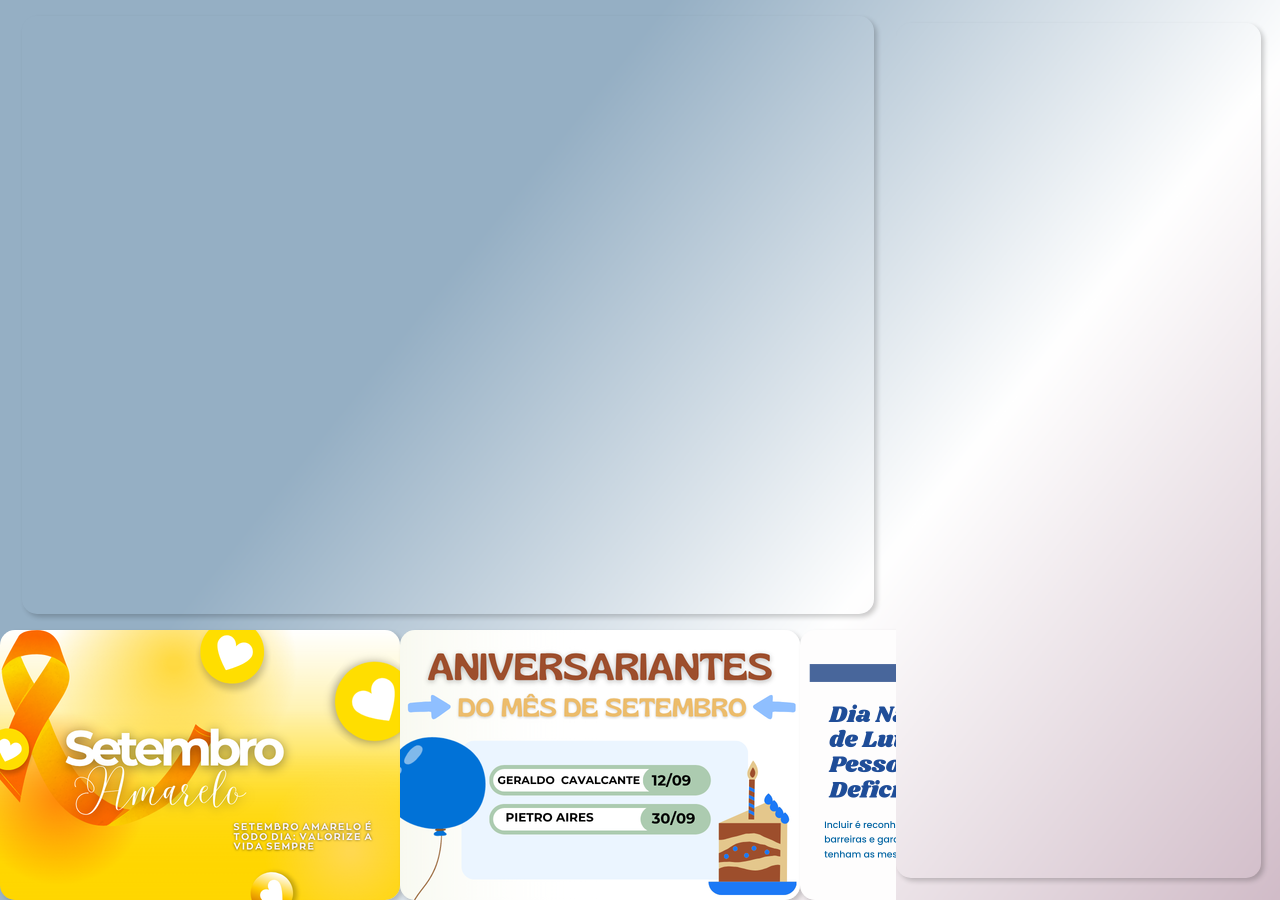
==== index.html @ 910e8c05 "Substitui Power BI pela Intranet" ====
<!DOCTYPE html>
<html lang="pt-Br">
<head>
    <meta name="author" content="Ageu Nunes">
    <meta charset="UTF-8">
    <meta name="viewport" content="width=device-width, initial-scale=1.0">
    <meta http-equiv="refresh" content="3600">
    <link rel="icon" href="img/logo.png">
    <title>Team PM - Painel</title>
    <meta name="description" content="Informações" />
    <link rel="stylesheet" href="styles.css">
</head>
<body background="img/wallpaper.png">
    <div style="display: flex">
        <div class="containerInfo">
            <div class="containerDash">
                <div class="window">

 <iframe class="dash" frameborder="0" allowFullScreen="true"
    src="https://vinciairportsbr.sharepoint.com/sites/NovaIntranet">
</iframe>                   
                </div>
            </div>
            <div class="containerCards">
                <img src="img/card1.png" class="card">
                <img src="img/card2.png" class="card">
                <img src="img/card3.png" class="card">
            </div>
        </div>
        <div class="containerSite">
            <div class="window">
                <iframe class="site" frameborder="0" allowFullScreen="true" scrolling="no"
                    src="https://www.aeroflap.com.br/cat/noticias-da-aviacao/">
                </iframe>
            </div>
        </div>
    </div>
</body>
</html>
---- styles.css ----
/* Reset e Configurações Gerais */
*,
*:after,
*:before {
    -webkit-box-sizing: border-box;
    -moz-box-sizing: border-box;
    -ms-box-sizing: border-box;
    box-sizing: border-box;
}

body {
    margin: 0 auto;
    background: url('img/wallpaper.png') no-repeat center center fixed;
    background-size: 100% 100vh; /* Mantido do seu CSS */
    font-family: Arial, sans-serif; /* Adicionado para consistência */
}

/* Estruturas Principais */
div[style="display: flex"] {
    display: flex;
    height: 100vh;
    width: 100%;
}

.containerInfo {
    overflow: hidden;
    width: 70%; /* Mantido do seu CSS */
    height: 100vh; /* Mantido do seu CSS */
}

.containerSite {
    overflow: hidden;
    width: 30%; /* Mantido do seu CSS */
    height: 100vh; /* Mantido do seu CSS */
    display: flex;
    align-items: center; /* Mantido do seu CSS */
}

/* Containers de Dash e Site */
.containerDash {
    overflow: hidden;
    width: 100%; /* Mantido do seu CSS */
    height: 70vh; /* Mantido do seu CSS */
    display: flex;
    justify-content: center; /* Mantido do seu CSS */
    align-items: center; /* Mantido do seu CSS */
}

.containerSite .window {
    overflow: hidden;
    width: 95%; /* Mantido do seu CSS */
    height: 95%; /* Mantido do seu CSS */
    border-radius: 15px; /* Mantido do seu CSS */
    box-shadow: 3px 3px 5px rgba(0, 0, 0, 0.2); /* Mantido do seu CSS */
}

.window {
    overflow: hidden;
    width: 95%; /* Mantido do seu CSS */
    height: 95%; /* Mantido do seu CSS */
    border-radius: 15px; /* Mantido do seu CSS */
    box-shadow: 3px 3px 5px rgba(0, 0, 0, 0.2); /* Mantido do seu CSS */
}

/* Estilização dos Iframes */
.dash {
    margin-top: -3px; /* Mantido do seu CSS */
    width: 100%; /* Mantido do seu CSS */
    height: 109.5%; /* Mantido do seu CSS */
}

.site {
    width: 1600px; /* Mantido do seu CSS */
    height: 500%; /* Mantido do seu CSS */
    margin-left: -1040px; /* Mantido do seu CSS */
    margin-top: -475px; /* Mantido do seu CSS */
    zoom: 1.40; /* Mantido do seu CSS */
}

/* Cards */
.containerCards {
    width: 100%; /* Mantido do seu CSS */
    height: 30vh; /* Mantido do seu CSS */
    display: flex;
    justify-content: space-evenly; /* Mantido do seu CSS */
    align-items: center; /* Mantido do seu CSS */
}

.card {
    width: 400px; /* Mantido do seu CSS */
    border-radius: 15px; /* Mantido do seu CSS */
    box-shadow: 3px 3px 5px rgba(0, 0, 0, 0.2); /* Mantido do seu CSS */
}

/* Efeito de Neve (Comentado no HTML original, mas mantido no CSS) */
.containerNeve {
    width: 100%;
    height: 100vh;
    background-size: cover;
    background-position: center bottom;
    overflow: hidden;
    position: fixed;
    z-index: 999;
    pointer-events: none;
}

.neve,
.neve:before,
.neve:after {
    position: fixed;
    top: -650px;
    left: 0;
    right: 0;
    bottom: 0;
    background-image:
        radial-gradient(4px 4px at 100px 50px, #fff, transparent),
        radial-gradient(6px 6px at 200px 150px, #fff, transparent),
        radial-gradient(3px 3px at 300px 250px, #fff 50%, transparent),
        radial-gradient(4px 4px at 400px 350px, #fff 50%, transparent),
        radial-gradient(6px 6px at 500px 100px, #fff 50%, transparent),
        radial-gradient(3px 3px at 50px 200px, #fff 50%, transparent),
        radial-gradient(4px 4px at 150px 300px, #fff 50%, transparent),
        radial-gradient(6px 6px at 250px 400px, #fff 50%, transparent),
        radial-gradient(3px 3px at 350px 500px, #fff 50%, transparent);
    background-size: 650px 650px;
    animation: caineve 15s linear infinite;
    content: "";
    pointer-events: none;
}

.neve:after {
    margin-left: -250px;
    opacity: 0.5;
    filter: blur(2px);
    animation-duration: 20s;
    pointer-events: none;
}

.neve:before {
    margin-left: -350px;
    opacity: 0.7;
    filter: blur(1px);
    animation-duration: 10s;
    pointer-events: none;
}

@keyframes caineve {
    from {
        transform: translateY(0px) translateX(0px);
        pointer-events: none;
    }
    to {
        transform: translateY(650px) translateX(200px);
        pointer-events: none;
    }
}

/* Adição de Responsividade (sem conflito com seus estilos) */
@media (max-width: 768px) {
    div[style="display: flex"] {
        flex-direction: column;
    }
    .containerInfo, .containerSite {
        width: 100%;
    }
    .card {
        width: 45%; /* Ajuste para telas menores */
    }
    .site {
        width: 100%;
        height: auto;
        margin-left: 0;
        margin-top: 0;
        zoom: 1; /* Reduz zoom em telas menores */
    }
}
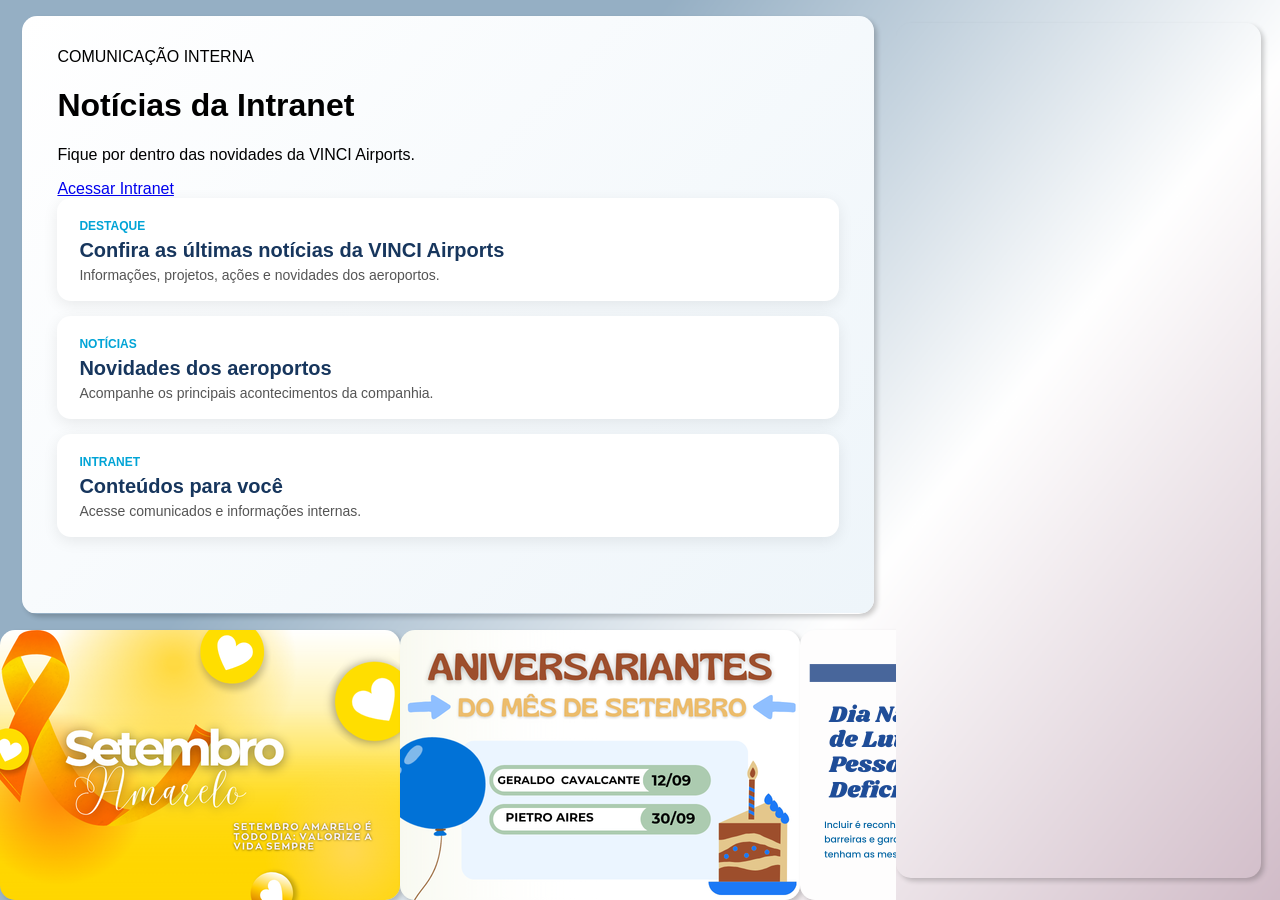
==== commit 0b4dd78e: "Adiciona painel de noticias da intranet" ====
--- a/index.html
+++ b/index.html
@@ -16,9 +16,51 @@
             <div class="containerDash">
                 <div class="window">
 
- <iframe class="dash" frameborder="0" allowFullScreen="true"
-    src="https://vinciairportsbr.sharepoint.com/sites/NovaIntranet">
-</iframe>                   
+<div class="dash noticias-intranet">
+
+    <div class="noticias-topo">
+        <div>
+            <span>COMUNICAÇÃO INTERNA</span>
+            <h1>Notícias da Intranet</h1>
+            <p>Fique por dentro das novidades da VINCI Airports.</p>
+        </div>
+
+        <a href="https://vinciairportsbr.sharepoint.com/sites/NovaIntranet"
+           target="_blank"
+           class="btn-intranet">
+            Acessar Intranet
+        </a>
+    </div>
+
+    <div class="noticias-cards">
+
+        <div class="noticia destaque">
+            <div class="noticia-texto">
+                <span>DESTAQUE</span>
+                <h2>Confira as últimas notícias da VINCI Airports</h2>
+                <p>Informações, projetos, ações e novidades dos aeroportos.</p>
+            </div>
+        </div>
+
+        <div class="noticia">
+            <div class="noticia-texto">
+                <span>NOTÍCIAS</span>
+                <h2>Novidades dos aeroportos</h2>
+                <p>Acompanhe os principais acontecimentos da companhia.</p>
+            </div>
+        </div>
+
+        <div class="noticia">
+            <div class="noticia-texto">
+                <span>INTRANET</span>
+                <h2>Conteúdos para você</h2>
+                <p>Acesse comunicados e informações internas.</p>
+            </div>
+        </div>
+
+    </div>
+
+</div>
                 </div>
             </div>
             <div class="containerCards">
--- a/styles.css
+++ b/styles.css
@@ -173,4 +173,61 @@
         margin-top: 0;
         zoom: 1; /* Reduz zoom em telas menores */
     }
-}
+}/* ===== PAINEL DE NOTÍCIAS DA INTRANET ===== */
+
+.noticias-intranet {
+    width: 100%;
+    height: 600px;
+    padding: 35px;
+    background: linear-gradient(135deg, #ffffff, #eef5fa);
+    overflow: hidden;
+}
+
+.noticias-intranet .titulo-noticias {
+    margin-bottom: 25px;
+}
+
+.noticias-intranet .titulo-noticias span {
+    font-size: 14px;
+    font-weight: bold;
+    color: #0087b8;
+    letter-spacing: 2px;
+}
+
+.noticias-intranet .titulo-noticias h2 {
+    margin: 6px 0;
+    font-size: 32px;
+    color: #17365d;
+}
+
+.noticias-intranet .titulo-noticias p {
+    margin: 0;
+    color: #666;
+    font-size: 16px;
+}
+
+.noticias-intranet .noticia {
+    background: white;
+    border-radius: 14px;
+    padding: 18px 22px;
+    margin-bottom: 15px;
+    box-shadow: 0 4px 15px rgba(0, 0, 0, 0.08);
+}
+
+.noticias-intranet .noticia span {
+    font-size: 12px;
+    font-weight: bold;
+    color: #00a4d6;
+}
+
+.noticias-intranet .noticia h2 {
+    margin: 5px 0;
+    color: #17365d;
+    font-size: 20px;
+}
+
+.noticias-intranet .noticia p {
+    margin: 0;
+    color: #555;
+    font-size: 14px;
+}
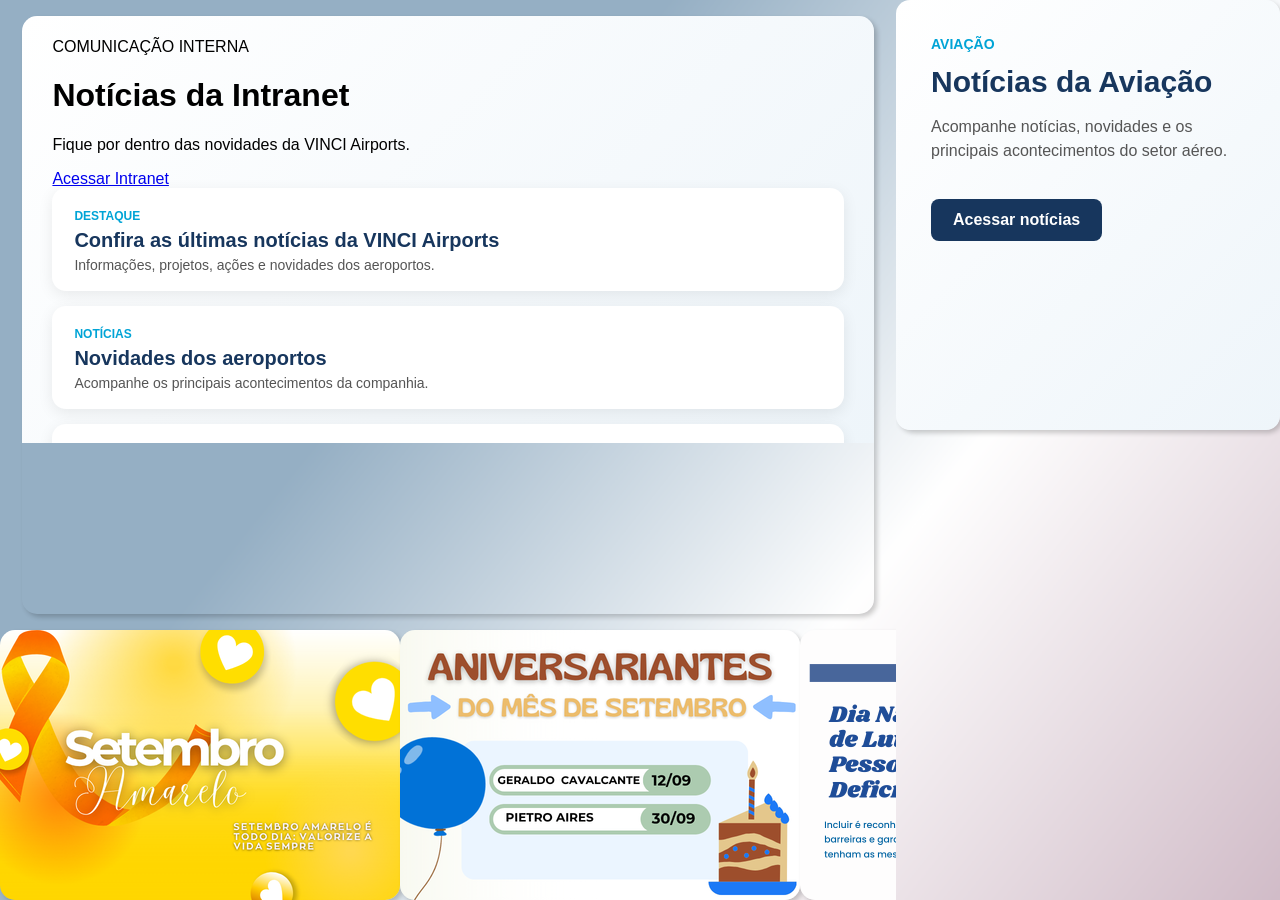
==== commit 0c7a791c: "Adiciona painel de noticias da aviacao" ====
--- a/index.html
+++ b/index.html
@@ -70,12 +70,26 @@
             </div>
         </div>
         <div class="containerSite">
-            <div class="window">
-                <iframe class="site" frameborder="0" allowFullScreen="true" scrolling="no"
-                    src="https://www.aeroflap.com.br/cat/noticias-da-aviacao/">
-                </iframe>
-            </div>
+    <div class="window">
+        <div class="painel-aviacao">
+
+            <span>AVIAÇÃO</span>
+            <h1>Notícias da Aviação</h1>
+
+            <p>
+                Acompanhe notícias, novidades e os principais
+                acontecimentos do setor aéreo.
+            </p>
+
+            <a href="https://www.aeroflap.com.br/cat/noticias-da-aviacao/"
+               target="_blank"
+               class="btn-aviacao">
+                Acessar notícias
+            </a>
+
         </div>
+    </div>
+</div>
     </div>
 </body>
 </html>
--- a/styles.css
+++ b/styles.css
@@ -231,3 +231,135 @@
     color: #555;
     font-size: 14px;
 }
+/* ===== AJUSTE FINAL DO PAINEL ===== */
+
+.containerInfo {
+    width: 70%;
+}
+
+.containerSite {
+    width: 30%;
+    display: block;
+}
+
+.noticias-intranet {
+    width: 100%;
+    height: 430px;
+    padding: 25px 30px;
+    overflow: hidden;
+}
+
+.containerSite .window {
+    width: 100%;
+    height: 430px;
+    overflow: hidden;
+}
+
+.containerSite .site {
+    display: block;
+    width: 100%;
+    height: 430px;
+    margin: 0;
+    border: 0;
+    zoom: 1;
+}
+
+.containerCards {
+    width: 100%;
+}
+/* ===== PAINEL NOTÍCIAS DA AVIAÇÃO ===== */
+
+.painel-aviacao {
+    width: 100%;
+    height: 430px;
+    padding: 40px;
+    background: linear-gradient(135deg, #ffffff, #eef5fa);
+    border-radius: 14px;
+    box-sizing: border-box;
+}
+
+.painel-aviacao span {
+    font-size: 14px;
+    font-weight: bold;
+    color: #00a4d6;
+}
+
+.painel-aviacao h1 {
+    margin: 12px 0;
+    font-size: 30px;
+    color: #17365d;
+}
+
+.painel-aviacao p {
+    font-size: 16px;
+    line-height: 1.5;
+    color: #555;
+    max-width: 500px;
+}
+
+.btn-aviacao {
+    display: inline-block;
+    margin-top: 20px;
+    padding: 12px 22px;
+    background: #17365d;
+    color: white;
+    text-decoration: none;
+    border-radius: 8px;
+    font-weight: bold;
+}
+
+.btn-aviacao:hover {
+    opacity: 0.85;
+}/* ===== CORREÇÃO DO PAINEL DIREITO ===== */
+
+.containerSite {
+    display: block !important;
+    width: 30% !important;
+    height: 100vh !important;
+}
+
+.containerSite .window {
+    display: block !important;
+    width: 100% !important;
+    height: 430px !important;
+    overflow: visible !important;
+}
+
+.painel-aviacao {
+    display: block !important;
+    width: 100% !important;
+    height: 430px !important;
+    padding: 35px !important;
+    box-sizing: border-box !important;
+    background: linear-gradient(135deg, #ffffff, #eef5fa) !important;
+    border-radius: 14px !important;
+}
+
+.painel-aviacao span {
+    font-size: 14px;
+    font-weight: bold;
+    color: #00a4d6;
+}
+
+.painel-aviacao h1 {
+    margin: 12px 0;
+    font-size: 30px;
+    color: #17365d;
+}
+
+.painel-aviacao p {
+    font-size: 16px;
+    line-height: 1.5;
+    color: #555;
+}
+
+.btn-aviacao {
+    display: inline-block;
+    margin-top: 20px;
+    padding: 12px 22px;
+    background: #17365d;
+    color: #fff;
+    text-decoration: none;
+    border-radius: 8px;
+    font-weight: bold;
+}
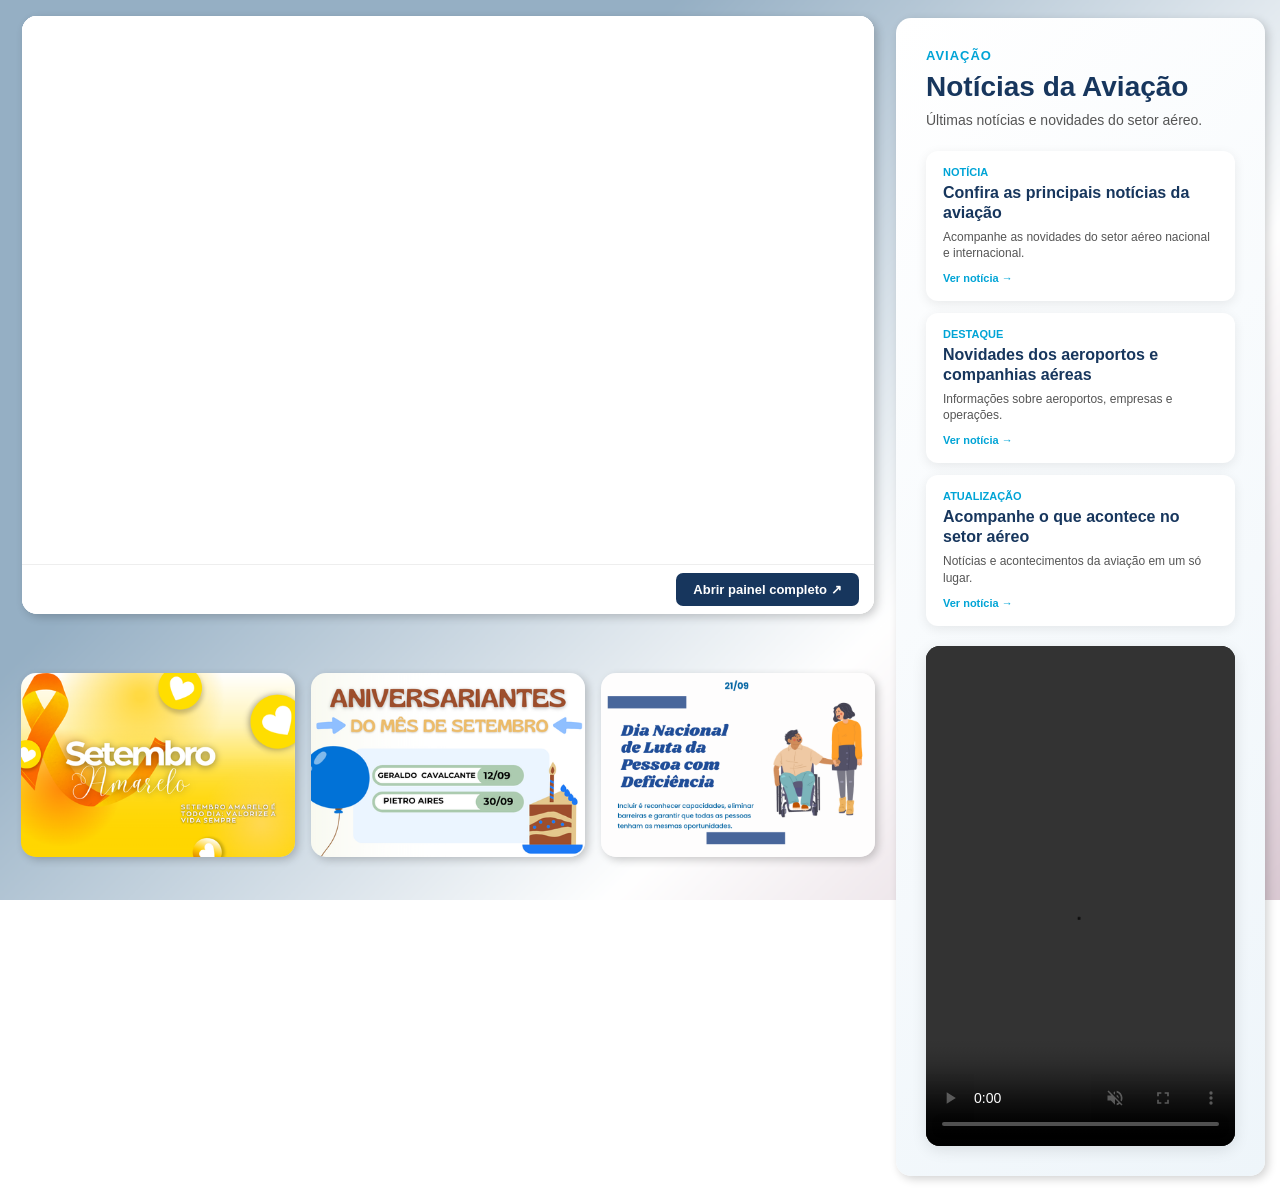
==== commit c10b478f: "Atualiza painel com Power BI e comunicacao interna" ====
--- a/index.html
+++ b/index.html
@@ -1,95 +1,319 @@
 <!DOCTYPE html>
-<html lang="pt-Br">
+<html lang="pt-BR">
+
 <head>
+    <meta charset="UTF-8">
     <meta name="author" content="Ageu Nunes">
-    <meta charset="UTF-8">
     <meta name="viewport" content="width=device-width, initial-scale=1.0">
+
+    <!-- Atualiza a página a cada 1 hora -->
     <meta http-equiv="refresh" content="3600">
+
+    <!-- Ícone -->
     <link rel="icon" href="img/logo.png">
+
+    <!-- CSS -->
+    <link rel="stylesheet" href="styles.css">
+
     <title>Team PM - Painel</title>
-    <meta name="description" content="Informações" />
-    <link rel="stylesheet" href="styles.css">
+
+    <meta
+        name="description"
+        content="Painel Team PM - Projetos e Melhorias">
 </head>
+
+
 <body background="img/wallpaper.png">
-    <div style="display: flex">
+
+
+    <!-- ================================================= -->
+    <!-- ESTRUTURA PRINCIPAL -->
+    <!-- ================================================= -->
+
+    <div style="display: flex;">
+
+
+        <!-- ================================================= -->
+        <!-- LADO ESQUERDO -->
+        <!-- ================================================= -->
+
         <div class="containerInfo">
+
+
+            <!-- ================================================= -->
+            <!-- DASHBOARD POWER BI -->
+            <!-- ================================================= -->
+
             <div class="containerDash">
+
                 <div class="window">
 
-<div class="dash noticias-intranet">
-
-    <div class="noticias-topo">
-        <div>
-            <span>COMUNICAÇÃO INTERNA</span>
-            <h1>Notícias da Intranet</h1>
-            <p>Fique por dentro das novidades da VINCI Airports.</p>
+                    <div class="dash dashboard-powerbi">
+
+
+                        <!-- POWER BI -->
+
+                        <div class="powerbi-container">
+
+                            <iframe
+                                title="Dashboard Salas Comerciais TECA"
+                                src="https://app.powerbi.com/reportEmbed?reportId=9a72b364-e104-4a43-91e1-af0e483eed91&autoAuth=true&ctid=c0fe1ff0-85b4-4fe4-bc97-38fad495b916"
+                                frameborder="0"
+                                allowfullscreen="true">
+                            </iframe>
+
+                        </div>
+
+
+                        <!-- BOTÃO PAINEL COMPLETO -->
+
+                        <div class="abrir-painel">
+
+                            <a
+                                href="https://vinciairportsbr.sharepoint.com/sites/PROJETOSEMELHORIA/SitePages/Painel-de-Projetos-e-Melhorias.aspx"
+                                target="_blank"
+                                rel="noopener noreferrer">
+
+                                Abrir painel completo ↗
+
+                            </a>
+
+                        </div>
+
+
+                    </div>
+
+                </div>
+
+            </div>
+
+
+            <!-- ================================================= -->
+            <!-- CARDS INFERIORES -->
+            <!-- ================================================= -->
+
+            <div class="containerCards">
+
+
+                <!-- CARD 1 -->
+
+                <img
+                    src="img/card1.png"
+                    class="card"
+                    alt="Setembro Amarelo">
+
+
+                <!-- CARD 2 -->
+
+                <img
+                    src="img/card2.png"
+                    class="card"
+                    alt="Aniversariantes do mês">
+
+
+                <!-- CARD 3 -->
+
+                <img
+                    src="img/card3.png"
+                    class="card"
+                    alt="Dia Nacional de Luta da Pessoa com Deficiência">
+
+
+            </div>
+
+
         </div>
 
-        <a href="https://vinciairportsbr.sharepoint.com/sites/NovaIntranet"
-           target="_blank"
-           class="btn-intranet">
-            Acessar Intranet
-        </a>
+
+        <!-- ================================================= -->
+        <!-- LADO DIREITO -->
+        <!-- ================================================= -->
+
+        <div class="containerSite">
+
+
+            <div class="window">
+
+
+                <div class="painel-aviacao">
+
+
+                    <!-- ================================================= -->
+                    <!-- CABEÇALHO -->
+                    <!-- ================================================= -->
+
+                    <div class="aviacao-cabecalho">
+
+
+                        <span>
+                            AVIAÇÃO
+                        </span>
+
+
+                        <h1>
+                            Notícias da Aviação
+                        </h1>
+
+
+                        <p>
+                            Últimas notícias e novidades do setor aéreo.
+                        </p>
+
+
+                    </div>
+
+
+                    <!-- ================================================= -->
+                    <!-- LISTA DE NOTÍCIAS -->
+                    <!-- ================================================= -->
+
+                    <div class="lista-noticias">
+
+
+                        <!-- NOTÍCIA 1 -->
+
+                        <a
+                            class="noticia-aviacao"
+                            href="https://www.aeroflap.com.br/cat/noticias-da-aviacao/"
+                            target="_blank"
+                            rel="noopener noreferrer">
+
+
+                            <span>
+                                NOTÍCIA
+                            </span>
+
+
+                            <h3>
+                                Confira as principais notícias da aviação
+                            </h3>
+
+
+                            <p>
+                                Acompanhe as novidades do setor aéreo
+                                nacional e internacional.
+                            </p>
+
+
+                            <strong>
+                                Ver notícia →
+                            </strong>
+
+
+                        </a>
+
+
+                        <!-- NOTÍCIA 2 -->
+
+                        <a
+                            class="noticia-aviacao"
+                            href="https://www.aeroflap.com.br/cat/noticias-da-aviacao/"
+                            target="_blank"
+                            rel="noopener noreferrer">
+
+
+                            <span>
+                                DESTAQUE
+                            </span>
+
+
+                            <h3>
+                                Novidades dos aeroportos e companhias aéreas
+                            </h3>
+
+
+                            <p>
+                                Informações sobre aeroportos,
+                                empresas e operações.
+                            </p>
+
+
+                            <strong>
+                                Ver notícia →
+                            </strong>
+
+
+                        </a>
+
+
+                        <!-- NOTÍCIA 3 -->
+
+                        <a
+                            class="noticia-aviacao"
+                            href="https://www.aeroflap.com.br/cat/noticias-da-aviacao/"
+                            target="_blank"
+                            rel="noopener noreferrer">
+
+
+                            <span>
+                                ATUALIZAÇÃO
+                            </span>
+
+
+                            <h3>
+                                Acompanhe o que acontece no setor aéreo
+                            </h3>
+
+
+                            <p>
+                                Notícias e acontecimentos da aviação
+                                em um só lugar.
+                            </p>
+
+
+                            <strong>
+                                Ver notícia →
+                            </strong>
+
+
+                        </a>
+
+
+                    </div>
+
+
+                    <!-- ================================================= -->
+                    <!-- VÍDEO TUCANDEIRA -->
+                    <!-- ================================================= -->
+
+                    <div class="video-tucandeira">
+
+
+                        <video
+                            controls
+                            autoplay
+                            muted
+                            loop
+                            playsinline
+                            preload="auto">
+
+
+                            <source
+                                src="TUCANDEIRA.mp4"
+                                type="video/mp4">
+
+
+                            Seu navegador não suporta vídeo.
+
+
+                        </video>
+
+
+                    </div>
+
+
+                </div>
+
+
+            </div>
+
+
+        </div>
+
+
     </div>
 
-    <div class="noticias-cards">
-
-        <div class="noticia destaque">
-            <div class="noticia-texto">
-                <span>DESTAQUE</span>
-                <h2>Confira as últimas notícias da VINCI Airports</h2>
-                <p>Informações, projetos, ações e novidades dos aeroportos.</p>
-            </div>
-        </div>
-
-        <div class="noticia">
-            <div class="noticia-texto">
-                <span>NOTÍCIAS</span>
-                <h2>Novidades dos aeroportos</h2>
-                <p>Acompanhe os principais acontecimentos da companhia.</p>
-            </div>
-        </div>
-
-        <div class="noticia">
-            <div class="noticia-texto">
-                <span>INTRANET</span>
-                <h2>Conteúdos para você</h2>
-                <p>Acesse comunicados e informações internas.</p>
-            </div>
-        </div>
-
-    </div>
-
-</div>
-                </div>
-            </div>
-            <div class="containerCards">
-                <img src="img/card1.png" class="card">
-                <img src="img/card2.png" class="card">
-                <img src="img/card3.png" class="card">
-            </div>
-        </div>
-        <div class="containerSite">
-    <div class="window">
-        <div class="painel-aviacao">
-
-            <span>AVIAÇÃO</span>
-            <h1>Notícias da Aviação</h1>
-
-            <p>
-                Acompanhe notícias, novidades e os principais
-                acontecimentos do setor aéreo.
-            </p>
-
-            <a href="https://www.aeroflap.com.br/cat/noticias-da-aviacao/"
-               target="_blank"
-               class="btn-aviacao">
-                Acessar notícias
-            </a>
-
-        </div>
-    </div>
-</div>
-    </div>
+
 </body>
-</html>
+
+</html>
--- a/styles.css
+++ b/styles.css
@@ -1,365 +1,496 @@
-/* Reset e Configurações Gerais */
+/* ========================================================= */
+/* RESET */
+/* ========================================================= */
+
 *,
-*:after,
-*:before {
-    -webkit-box-sizing: border-box;
-    -moz-box-sizing: border-box;
-    -ms-box-sizing: border-box;
+*:before,
+*:after {
     box-sizing: border-box;
 }
 
+html,
 body {
-    margin: 0 auto;
-    background: url('img/wallpaper.png') no-repeat center center fixed;
-    background-size: 100% 100vh; /* Mantido do seu CSS */
-    font-family: Arial, sans-serif; /* Adicionado para consistência */
-}
-
-/* Estruturas Principais */
-div[style="display: flex"] {
-    display: flex;
-    height: 100vh;
-    width: 100%;
-}
-
-.containerInfo {
-    overflow: hidden;
-    width: 70%; /* Mantido do seu CSS */
-    height: 100vh; /* Mantido do seu CSS */
-}
-
-.containerSite {
-    overflow: hidden;
-    width: 30%; /* Mantido do seu CSS */
-    height: 100vh; /* Mantido do seu CSS */
-    display: flex;
-    align-items: center; /* Mantido do seu CSS */
-}
-
-/* Containers de Dash e Site */
-.containerDash {
-    overflow: hidden;
-    width: 100%; /* Mantido do seu CSS */
-    height: 70vh; /* Mantido do seu CSS */
-    display: flex;
-    justify-content: center; /* Mantido do seu CSS */
-    align-items: center; /* Mantido do seu CSS */
-}
-
-.containerSite .window {
-    overflow: hidden;
-    width: 95%; /* Mantido do seu CSS */
-    height: 95%; /* Mantido do seu CSS */
-    border-radius: 15px; /* Mantido do seu CSS */
-    box-shadow: 3px 3px 5px rgba(0, 0, 0, 0.2); /* Mantido do seu CSS */
-}
-
-.window {
-    overflow: hidden;
-    width: 95%; /* Mantido do seu CSS */
-    height: 95%; /* Mantido do seu CSS */
-    border-radius: 15px; /* Mantido do seu CSS */
-    box-shadow: 3px 3px 5px rgba(0, 0, 0, 0.2); /* Mantido do seu CSS */
-}
-
-/* Estilização dos Iframes */
-.dash {
-    margin-top: -3px; /* Mantido do seu CSS */
-    width: 100%; /* Mantido do seu CSS */
-    height: 109.5%; /* Mantido do seu CSS */
-}
-
-.site {
-    width: 1600px; /* Mantido do seu CSS */
-    height: 500%; /* Mantido do seu CSS */
-    margin-left: -1040px; /* Mantido do seu CSS */
-    margin-top: -475px; /* Mantido do seu CSS */
-    zoom: 1.40; /* Mantido do seu CSS */
-}
-
-/* Cards */
-.containerCards {
-    width: 100%; /* Mantido do seu CSS */
-    height: 30vh; /* Mantido do seu CSS */
-    display: flex;
-    justify-content: space-evenly; /* Mantido do seu CSS */
-    align-items: center; /* Mantido do seu CSS */
-}
-
-.card {
-    width: 400px; /* Mantido do seu CSS */
-    border-radius: 15px; /* Mantido do seu CSS */
-    box-shadow: 3px 3px 5px rgba(0, 0, 0, 0.2); /* Mantido do seu CSS */
-}
-
-/* Efeito de Neve (Comentado no HTML original, mas mantido no CSS) */
-.containerNeve {
-    width: 100%;
-    height: 100vh;
+    margin: 0;
+    padding: 0;
+    width: 100%;
+    min-height: 100%;
+}
+
+body {
+    background: url("img/wallpaper.png") no-repeat center center fixed;
     background-size: cover;
-    background-position: center bottom;
-    overflow: hidden;
-    position: fixed;
-    z-index: 999;
-    pointer-events: none;
-}
-
-.neve,
-.neve:before,
-.neve:after {
-    position: fixed;
-    top: -650px;
-    left: 0;
-    right: 0;
-    bottom: 0;
-    background-image:
-        radial-gradient(4px 4px at 100px 50px, #fff, transparent),
-        radial-gradient(6px 6px at 200px 150px, #fff, transparent),
-        radial-gradient(3px 3px at 300px 250px, #fff 50%, transparent),
-        radial-gradient(4px 4px at 400px 350px, #fff 50%, transparent),
-        radial-gradient(6px 6px at 500px 100px, #fff 50%, transparent),
-        radial-gradient(3px 3px at 50px 200px, #fff 50%, transparent),
-        radial-gradient(4px 4px at 150px 300px, #fff 50%, transparent),
-        radial-gradient(6px 6px at 250px 400px, #fff 50%, transparent),
-        radial-gradient(3px 3px at 350px 500px, #fff 50%, transparent);
-    background-size: 650px 650px;
-    animation: caineve 15s linear infinite;
-    content: "";
-    pointer-events: none;
-}
-
-.neve:after {
-    margin-left: -250px;
-    opacity: 0.5;
-    filter: blur(2px);
-    animation-duration: 20s;
-    pointer-events: none;
-}
-
-.neve:before {
-    margin-left: -350px;
-    opacity: 0.7;
-    filter: blur(1px);
-    animation-duration: 10s;
-    pointer-events: none;
-}
-
-@keyframes caineve {
-    from {
-        transform: translateY(0px) translateX(0px);
-        pointer-events: none;
-    }
-    to {
-        transform: translateY(650px) translateX(200px);
-        pointer-events: none;
-    }
-}
-
-/* Adição de Responsividade (sem conflito com seus estilos) */
-@media (max-width: 768px) {
-    div[style="display: flex"] {
-        flex-direction: column;
-    }
-    .containerInfo, .containerSite {
-        width: 100%;
-    }
-    .card {
-        width: 45%; /* Ajuste para telas menores */
-    }
-    .site {
-        width: 100%;
-        height: auto;
-        margin-left: 0;
-        margin-top: 0;
-        zoom: 1; /* Reduz zoom em telas menores */
-    }
-}/* ===== PAINEL DE NOTÍCIAS DA INTRANET ===== */
-
-.noticias-intranet {
-    width: 100%;
-    height: 600px;
-    padding: 35px;
-    background: linear-gradient(135deg, #ffffff, #eef5fa);
-    overflow: hidden;
-}
-
-.noticias-intranet .titulo-noticias {
-    margin-bottom: 25px;
-}
-
-.noticias-intranet .titulo-noticias span {
-    font-size: 14px;
-    font-weight: bold;
-    color: #0087b8;
-    letter-spacing: 2px;
-}
-
-.noticias-intranet .titulo-noticias h2 {
-    margin: 6px 0;
-    font-size: 32px;
-    color: #17365d;
-}
-
-.noticias-intranet .titulo-noticias p {
-    margin: 0;
-    color: #666;
-    font-size: 16px;
-}
-
-.noticias-intranet .noticia {
-    background: white;
-    border-radius: 14px;
-    padding: 18px 22px;
-    margin-bottom: 15px;
-    box-shadow: 0 4px 15px rgba(0, 0, 0, 0.08);
-}
-
-.noticias-intranet .noticia span {
-    font-size: 12px;
-    font-weight: bold;
-    color: #00a4d6;
-}
-
-.noticias-intranet .noticia h2 {
-    margin: 5px 0;
-    color: #17365d;
-    font-size: 20px;
-}
-
-.noticias-intranet .noticia p {
-    margin: 0;
-    color: #555;
-    font-size: 14px;
-}
-/* ===== AJUSTE FINAL DO PAINEL ===== */
+    font-family: Arial, sans-serif;
+}
+
+
+/* ========================================================= */
+/* ESTRUTURA PRINCIPAL */
+/* ========================================================= */
+
+div[style="display: flex;"] {
+    display: flex;
+    width: 100%;
+    min-height: 100vh;
+}
+
+
+/* ========================================================= */
+/* LADO ESQUERDO */
+/* ========================================================= */
 
 .containerInfo {
     width: 70%;
-}
+    min-height: 100vh;
+    overflow: hidden;
+}
+
+
+/* ========================================================= */
+/* ÁREA DO POWER BI */
+/* ========================================================= */
+
+.containerDash {
+    width: 100%;
+    height: 70vh;
+
+    display: flex;
+    justify-content: center;
+    align-items: center;
+
+    overflow: hidden;
+}
+
+
+/* JANELA DO DASHBOARD */
+
+.containerDash .window {
+    width: 95%;
+    height: 95%;
+
+    background: #ffffff;
+
+    border-radius: 15px;
+
+    overflow: hidden;
+
+    box-shadow:
+        3px 3px 10px
+        rgba(0, 0, 0, 0.20);
+}
+
+
+/* DASHBOARD */
+
+.dashboard-powerbi {
+    width: 100%;
+    height: 100%;
+
+    display: flex;
+    flex-direction: column;
+
+    background: #ffffff;
+
+    overflow: hidden;
+}
+
+
+/* ========================================================= */
+/* POWER BI */
+/* ========================================================= */
+
+.powerbi-container {
+    width: 100%;
+
+    flex: 1;
+
+    min-height: 0;
+
+    background: #ffffff;
+
+    overflow: hidden;
+}
+
+
+.powerbi-container iframe {
+    display: block;
+
+    width: 100%;
+    height: 100%;
+
+    border: none;
+
+    background: #ffffff;
+}
+
+
+/* ========================================================= */
+/* BOTÃO ABRIR PAINEL COMPLETO */
+/* ========================================================= */
+
+.abrir-painel {
+    width: 100%;
+
+    display: flex;
+    justify-content: flex-end;
+    align-items: center;
+
+    padding: 8px 15px;
+
+    background: #ffffff;
+
+    border-top: 1px solid #eeeeee;
+}
+
+
+.abrir-painel a {
+    display: inline-block;
+
+    padding: 9px 17px;
+
+    background: #17365d;
+
+    color: #ffffff;
+
+    text-decoration: none;
+
+    font-size: 13px;
+    font-weight: bold;
+
+    border-radius: 7px;
+
+    transition: 0.2s;
+}
+
+
+.abrir-painel a:hover {
+    opacity: 0.88;
+
+    transform: translateY(-1px);
+}
+
+
+/* ========================================================= */
+/* CARDS INFERIORES */
+/* ========================================================= */
+
+.containerCards {
+    width: 100%;
+    height: 30vh;
+
+    display: flex;
+
+    justify-content: space-evenly;
+    align-items: center;
+
+    gap: 15px;
+
+    padding: 10px 20px;
+}
+
+
+.card {
+    width: 32%;
+    max-width: 400px;
+
+    height: auto;
+
+    border-radius: 15px;
+
+    box-shadow:
+        3px 3px 8px
+        rgba(0, 0, 0, 0.20);
+}
+
+
+/* ========================================================= */
+/* LADO DIREITO */
+/* ========================================================= */
 
 .containerSite {
     width: 30%;
-    display: block;
-}
-
-.noticias-intranet {
-    width: 100%;
-    height: 430px;
-    padding: 25px 30px;
-    overflow: hidden;
-}
+
+    min-height: 100vh;
+
+    padding: 18px 15px 18px 0;
+
+    overflow: visible;
+}
+
+
+/* JANELA DIREITA */
 
 .containerSite .window {
     width: 100%;
-    height: 430px;
-    overflow: hidden;
-}
-
-.containerSite .site {
-    display: block;
-    width: 100%;
-    height: 430px;
+    height: auto;
+
+    overflow: visible;
+
+    border-radius: 15px;
+
+    box-shadow:
+        3px 3px 10px
+        rgba(0, 0, 0, 0.18);
+}
+
+
+/* ========================================================= */
+/* PAINEL DE NOTÍCIAS */
+/* ========================================================= */
+
+.painel-aviacao {
+    width: 100%;
+
+    min-height: 430px;
+
+    padding: 30px;
+
+    background:
+        linear-gradient(
+            135deg,
+            #ffffff,
+            #eef5fa
+        );
+
+    border-radius: 15px;
+
+    overflow: visible;
+}
+
+
+/* ========================================================= */
+/* CABEÇALHO NOTÍCIAS */
+/* ========================================================= */
+
+.aviacao-cabecalho {
+    margin-bottom: 20px;
+}
+
+
+.aviacao-cabecalho span {
+    display: block;
+
+    font-size: 13px;
+
+    font-weight: bold;
+
+    color: #00a4d6;
+
+    letter-spacing: 1px;
+}
+
+
+.aviacao-cabecalho h1 {
+    margin: 8px 0;
+
+    font-size: 28px;
+
+    color: #17365d;
+}
+
+
+.aviacao-cabecalho p {
     margin: 0;
+
+    color: #555555;
+
+    font-size: 14px;
+
+    line-height: 1.4;
+}
+
+
+/* ========================================================= */
+/* LISTA DE NOTÍCIAS */
+/* ========================================================= */
+
+.lista-noticias {
+    display: flex;
+
+    flex-direction: column;
+
+    gap: 12px;
+}
+
+
+/* CARD DE NOTÍCIA */
+
+.noticia-aviacao {
+    display: block;
+
+    padding: 15px 17px;
+
+    background: #ffffff;
+
+    border-radius: 12px;
+
+    text-decoration: none;
+
+    box-shadow:
+        0 3px 12px
+        rgba(0, 0, 0, 0.08);
+
+    transition: 0.2s;
+}
+
+
+.noticia-aviacao:hover {
+    transform: translateY(-2px);
+
+    box-shadow:
+        0 5px 16px
+        rgba(0, 0, 0, 0.12);
+}
+
+
+.noticia-aviacao span {
+    display: block;
+
+    margin-bottom: 5px;
+
+    color: #00a4d6;
+
+    font-size: 11px;
+
+    font-weight: bold;
+}
+
+
+.noticia-aviacao h3 {
+    margin: 0 0 6px 0;
+
+    color: #17365d;
+
+    font-size: 16px;
+
+    line-height: 1.25;
+}
+
+
+.noticia-aviacao p {
+    margin: 0 0 7px 0;
+
+    color: #555555;
+
+    font-size: 12px;
+
+    line-height: 1.35;
+}
+
+
+.noticia-aviacao strong {
+    color: #00a4d6;
+
+    font-size: 11px;
+}
+
+
+/* ========================================================= */
+/* VÍDEO TUCANDEIRA */
+/* ========================================================= */
+
+.video-tucandeira {
+    display: block;
+
+    width: 100%;
+
+    height: 500px;
+
+    margin-top: 20px;
+
+    background: #000000;
+
+    border-radius: 14px;
+
+    overflow: hidden;
+
+    box-shadow:
+        0 4px 15px
+        rgba(0, 0, 0, 0.10);
+}
+
+
+.video-tucandeira video {
+    display: block;
+
+    width: 100%;
+    height: 100%;
+
+    object-fit: cover;
+
     border: 0;
-    zoom: 1;
-}
-
-.containerCards {
-    width: 100%;
-}
-/* ===== PAINEL NOTÍCIAS DA AVIAÇÃO ===== */
-
-.painel-aviacao {
-    width: 100%;
-    height: 430px;
-    padding: 40px;
-    background: linear-gradient(135deg, #ffffff, #eef5fa);
-    border-radius: 14px;
-    box-sizing: border-box;
-}
-
-.painel-aviacao span {
-    font-size: 14px;
-    font-weight: bold;
-    color: #00a4d6;
-}
-
-.painel-aviacao h1 {
-    margin: 12px 0;
-    font-size: 30px;
-    color: #17365d;
-}
-
-.painel-aviacao p {
-    font-size: 16px;
-    line-height: 1.5;
-    color: #555;
-    max-width: 500px;
-}
-
-.btn-aviacao {
-    display: inline-block;
-    margin-top: 20px;
-    padding: 12px 22px;
-    background: #17365d;
-    color: white;
-    text-decoration: none;
-    border-radius: 8px;
-    font-weight: bold;
-}
-
-.btn-aviacao:hover {
-    opacity: 0.85;
-}/* ===== CORREÇÃO DO PAINEL DIREITO ===== */
-
-.containerSite {
-    display: block !important;
-    width: 30% !important;
-    height: 100vh !important;
-}
-
-.containerSite .window {
-    display: block !important;
-    width: 100% !important;
-    height: 430px !important;
-    overflow: visible !important;
-}
-
-.painel-aviacao {
-    display: block !important;
-    width: 100% !important;
-    height: 430px !important;
-    padding: 35px !important;
-    box-sizing: border-box !important;
-    background: linear-gradient(135deg, #ffffff, #eef5fa) !important;
-    border-radius: 14px !important;
-}
-
-.painel-aviacao span {
-    font-size: 14px;
-    font-weight: bold;
-    color: #00a4d6;
-}
-
-.painel-aviacao h1 {
-    margin: 12px 0;
-    font-size: 30px;
-    color: #17365d;
-}
-
-.painel-aviacao p {
-    font-size: 16px;
-    line-height: 1.5;
-    color: #555;
-}
-
-.btn-aviacao {
-    display: inline-block;
-    margin-top: 20px;
-    padding: 12px 22px;
-    background: #17365d;
-    color: #fff;
-    text-decoration: none;
-    border-radius: 8px;
-    font-weight: bold;
+}
+
+
+/* ========================================================= */
+/* RESPONSIVIDADE */
+/* ========================================================= */
+
+@media (max-width: 1000px) {
+
+    div[style="display: flex;"] {
+        flex-direction: column;
+    }
+
+
+    .containerInfo {
+        width: 100%;
+    }
+
+
+    .containerSite {
+        width: 100%;
+
+        padding: 20px;
+    }
+
+
+    .containerDash {
+        height: 65vh;
+    }
+
+
+    .containerCards {
+        height: auto;
+
+        flex-wrap: wrap;
+
+        padding: 20px;
+    }
+
+
+    .card {
+        width: 45%;
+    }
+
+}
+
+
+@media (max-width: 650px) {
+
+    .containerDash {
+        height: 55vh;
+    }
+
+
+    .containerCards {
+        flex-direction: column;
+    }
+
+
+    .card {
+        width: 95%;
+
+        max-width: none;
+    }
+
+
+    .painel-aviacao {
+        padding: 20px;
+    }
+
+
+    .video-tucandeira {
+        height: 350px;
+    }
+
 }
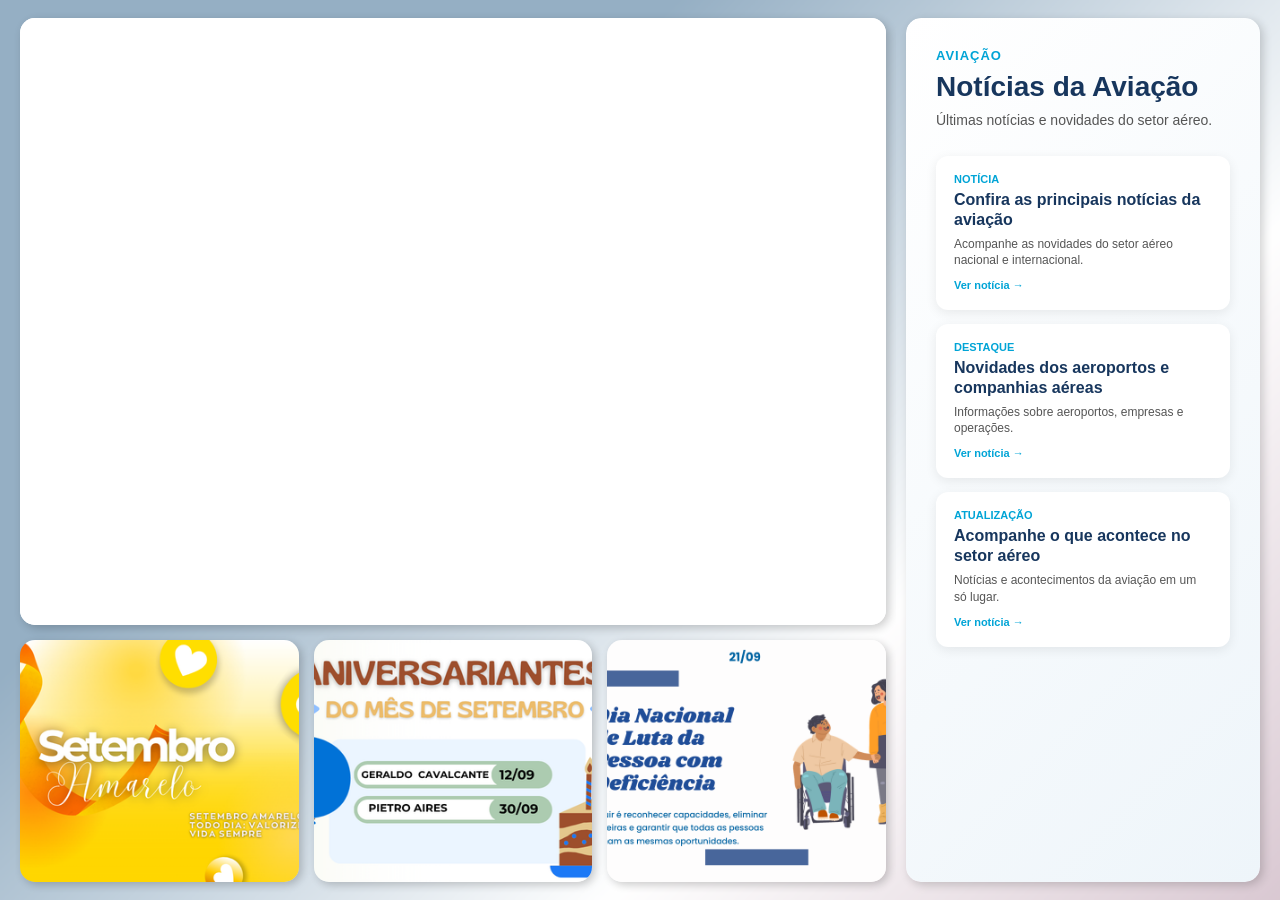
==== commit c1f2810a: "Ajusta dashboard Power BI e layout do painel" ====
--- a/index.html
+++ b/index.html
@@ -6,13 +6,10 @@
     <meta name="author" content="Ageu Nunes">
     <meta name="viewport" content="width=device-width, initial-scale=1.0">
 
-    <!-- Atualiza a página a cada 1 hora -->
+    <!-- Atualiza automaticamente a cada 1 hora -->
     <meta http-equiv="refresh" content="3600">
 
-    <!-- Ícone -->
     <link rel="icon" href="img/logo.png">
-
-    <!-- CSS -->
     <link rel="stylesheet" href="styles.css">
 
     <title>Team PM - Painel</title>
@@ -22,183 +19,113 @@
         content="Painel Team PM - Projetos e Melhorias">
 </head>
 
+<body>
 
-<body background="img/wallpaper.png">
+    <div class="painel-principal">
 
-
-    <!-- ================================================= -->
-    <!-- ESTRUTURA PRINCIPAL -->
-    <!-- ================================================= -->
-
-    <div style="display: flex;">
-
-
-        <!-- ================================================= -->
+        <!-- ========================================= -->
         <!-- LADO ESQUERDO -->
-        <!-- ================================================= -->
+        <!-- ========================================= -->
 
         <div class="containerInfo">
 
-
-            <!-- ================================================= -->
-            <!-- DASHBOARD POWER BI -->
-            <!-- ================================================= -->
-
+            <!-- POWER BI -->
             <div class="containerDash">
 
-                <div class="window">
+                <div class="dashboard-window">
 
-                    <div class="dash dashboard-powerbi">
-
-
-                        <!-- POWER BI -->
-
-                        <div class="powerbi-container">
-
-                            <iframe
-                                title="Dashboard Salas Comerciais TECA"
-                                src="https://app.powerbi.com/reportEmbed?reportId=9a72b364-e104-4a43-91e1-af0e483eed91&autoAuth=true&ctid=c0fe1ff0-85b4-4fe4-bc97-38fad495b916"
-                                frameborder="0"
-                                allowfullscreen="true">
-                            </iframe>
-
-                        </div>
-
-
-                        <!-- BOTÃO PAINEL COMPLETO -->
-
-                        <div class="abrir-painel">
-
-                            <a
-                                href="https://vinciairportsbr.sharepoint.com/sites/PROJETOSEMELHORIA/SitePages/Painel-de-Projetos-e-Melhorias.aspx"
-                                target="_blank"
-                                rel="noopener noreferrer">
-
-                                Abrir painel completo ↗
-
-                            </a>
-
-                        </div>
-
-
-                    </div>
+                    <iframe
+                        class="powerbi-frame"
+                        title="Team PM - Foco da Semana"
+                        src="https://app.powerbi.com/view?r=eyJrIjoiMDg1ZjJmNjMtNmEyZC00MmY2LWE0NDYtMDY1YzkyOTMwZjUzIiwidCI6ImMwZmUxZmYwLTg1YjQtNGZlNC1iYzk3LTM4ZmFkNDk1YjkxNiIsImMiOjl9&pageName=d7e7fdabbbe7e5996916"
+                        frameborder="0"
+                        allowfullscreen="true">
+                    </iframe>
 
                 </div>
 
             </div>
 
 
-            <!-- ================================================= -->
-            <!-- CARDS INFERIORES -->
-            <!-- ================================================= -->
+            <!-- ========================================= -->
+            <!-- CARDS -->
+            <!-- ========================================= -->
 
             <div class="containerCards">
-
-
-                <!-- CARD 1 -->
 
                 <img
                     src="img/card1.png"
                     class="card"
                     alt="Setembro Amarelo">
 
-
-                <!-- CARD 2 -->
-
                 <img
                     src="img/card2.png"
                     class="card"
                     alt="Aniversariantes do mês">
-
-
-                <!-- CARD 3 -->
 
                 <img
                     src="img/card3.png"
                     class="card"
                     alt="Dia Nacional de Luta da Pessoa com Deficiência">
 
-
             </div>
-
 
         </div>
 
 
-        <!-- ================================================= -->
+        <!-- ========================================= -->
         <!-- LADO DIREITO -->
-        <!-- ================================================= -->
+        <!-- ========================================= -->
 
         <div class="containerSite">
 
-
             <div class="window">
-
 
                 <div class="painel-aviacao">
 
-
-                    <!-- ================================================= -->
                     <!-- CABEÇALHO -->
-                    <!-- ================================================= -->
 
                     <div class="aviacao-cabecalho">
 
+                        <span>AVIAÇÃO</span>
 
-                        <span>
-                            AVIAÇÃO
-                        </span>
-
-
-                        <h1>
-                            Notícias da Aviação
-                        </h1>
-
+                        <h1>Notícias da Aviação</h1>
 
                         <p>
                             Últimas notícias e novidades do setor aéreo.
                         </p>
 
-
                     </div>
 
 
-                    <!-- ================================================= -->
-                    <!-- LISTA DE NOTÍCIAS -->
-                    <!-- ================================================= -->
+                    <!-- ========================================= -->
+                    <!-- NOTÍCIAS -->
+                    <!-- ========================================= -->
 
                     <div class="lista-noticias">
-
 
                         <!-- NOTÍCIA 1 -->
 
                         <a
                             class="noticia-aviacao"
-                            href="https://www.aeroflap.com.br/cat/noticias-da-aviacao/"
+                            href="https://www.aeroflap.com.br/"
                             target="_blank"
                             rel="noopener noreferrer">
 
-
-                            <span>
-                                NOTÍCIA
-                            </span>
-
+                            <span>NOTÍCIA</span>
 
                             <h3>
                                 Confira as principais notícias da aviação
                             </h3>
-
 
                             <p>
                                 Acompanhe as novidades do setor aéreo
                                 nacional e internacional.
                             </p>
 
-
                             <strong>
                                 Ver notícia →
                             </strong>
-
 
                         </a>
 
@@ -207,31 +134,24 @@
 
                         <a
                             class="noticia-aviacao"
-                            href="https://www.aeroflap.com.br/cat/noticias-da-aviacao/"
+                            href="https://www.aeroflap.com.br/"
                             target="_blank"
                             rel="noopener noreferrer">
 
-
-                            <span>
-                                DESTAQUE
-                            </span>
-
+                            <span>DESTAQUE</span>
 
                             <h3>
                                 Novidades dos aeroportos e companhias aéreas
                             </h3>
-
 
                             <p>
                                 Informações sobre aeroportos,
                                 empresas e operações.
                             </p>
 
-
                             <strong>
                                 Ver notícia →
                             </strong>
-
 
                         </a>
 
@@ -240,79 +160,36 @@
 
                         <a
                             class="noticia-aviacao"
-                            href="https://www.aeroflap.com.br/cat/noticias-da-aviacao/"
+                            href="https://www.aeroflap.com.br/"
                             target="_blank"
                             rel="noopener noreferrer">
 
-
-                            <span>
-                                ATUALIZAÇÃO
-                            </span>
-
+                            <span>ATUALIZAÇÃO</span>
 
                             <h3>
                                 Acompanhe o que acontece no setor aéreo
                             </h3>
 
-
                             <p>
-                                Notícias e acontecimentos da aviação
-                                em um só lugar.
+                                Notícias e acontecimentos
+                                da aviação em um só lugar.
                             </p>
-
 
                             <strong>
                                 Ver notícia →
                             </strong>
 
-
                         </a>
-
 
                     </div>
 
-
-                    <!-- ================================================= -->
-                    <!-- VÍDEO TUCANDEIRA -->
-                    <!-- ================================================= -->
-
-                    <div class="video-tucandeira">
-
-
-                        <video
-                            controls
-                            autoplay
-                            muted
-                            loop
-                            playsinline
-                            preload="auto">
-
-
-                            <source
-                                src="TUCANDEIRA.mp4"
-                                type="video/mp4">
-
-
-                            Seu navegador não suporta vídeo.
-
-
-                        </video>
-
-
-                    </div>
-
-
                 </div>
-
 
             </div>
 
-
         </div>
 
-
     </div>
-
 
 </body>
 
--- a/styles.css
+++ b/styles.css
@@ -1,7 +1,3 @@
-/* ========================================================= */
-/* RESET */
-/* ========================================================= */
-
 *,
 *:before,
 *:after {
@@ -23,20 +19,20 @@
 }
 
 
-/* ========================================================= */
-/* ESTRUTURA PRINCIPAL */
-/* ========================================================= */
-
-div[style="display: flex;"] {
+/* =========================================
+   PAINEL PRINCIPAL
+========================================= */
+
+.painel-principal {
     display: flex;
     width: 100%;
     min-height: 100vh;
 }
 
 
-/* ========================================================= */
-/* LADO ESQUERDO */
-/* ========================================================= */
+/* =========================================
+   LADO ESQUERDO
+========================================= */
 
 .containerInfo {
     width: 70%;
@@ -45,9 +41,9 @@
 }
 
 
-/* ========================================================= */
-/* ÁREA DO POWER BI */
-/* ========================================================= */
+/* =========================================
+   POWER BI
+========================================= */
 
 .containerDash {
     width: 100%;
@@ -57,190 +53,123 @@
     justify-content: center;
     align-items: center;
 
+    padding: 18px 10px 5px 20px;
+}
+
+
+/* Caixa externa do dashboard */
+
+.dashboard-window {
+    position: relative;
+
+    width: 100%;
+    height: 100%;
+
+    background: #ffffff;
+
+    border-radius: 15px;
+
     overflow: hidden;
-}
-
-
-/* JANELA DO DASHBOARD */
-
-.containerDash .window {
-    width: 95%;
-    height: 95%;
+
+    box-shadow:
+        3px 3px 10px rgba(0, 0, 0, .20);
+}
+
+
+/*
+   O iframe é propositalmente maior que a caixa.
+   Assim a barra inferior do Power BI fica
+   para fora da área visível.
+*/
+
+.powerbi-frame {
+    position: absolute;
+
+    top: 0;
+    left: 0;
+
+    width: 100%;
+
+    height: calc(100% + 55px);
+
+    border: none;
 
     background: #ffffff;
+}
+
+
+/* =========================================
+   CARDS
+========================================= */
+
+.containerCards {
+    width: 100%;
+    height: 30vh;
+
+    display: flex;
+
+    justify-content: space-between;
+    align-items: center;
+
+    gap: 15px;
+
+    padding: 10px 10px 18px 20px;
+}
+
+
+.card {
+    width: calc(33.333% - 10px);
+
+    height: 100%;
+
+    object-fit: cover;
 
     border-radius: 15px;
 
-    overflow: hidden;
-
-    box-shadow:
-        3px 3px 10px
-        rgba(0, 0, 0, 0.20);
-}
-
-
-/* DASHBOARD */
-
-.dashboard-powerbi {
-    width: 100%;
-    height: 100%;
-
-    display: flex;
-    flex-direction: column;
-
-    background: #ffffff;
-
-    overflow: hidden;
-}
-
-
-/* ========================================================= */
-/* POWER BI */
-/* ========================================================= */
-
-.powerbi-container {
-    width: 100%;
-
-    flex: 1;
-
-    min-height: 0;
-
-    background: #ffffff;
-
-    overflow: hidden;
-}
-
-
-.powerbi-container iframe {
-    display: block;
-
-    width: 100%;
-    height: 100%;
-
-    border: none;
-
-    background: #ffffff;
-}
-
-
-/* ========================================================= */
-/* BOTÃO ABRIR PAINEL COMPLETO */
-/* ========================================================= */
-
-.abrir-painel {
-    width: 100%;
-
-    display: flex;
-    justify-content: flex-end;
-    align-items: center;
-
-    padding: 8px 15px;
-
-    background: #ffffff;
-
-    border-top: 1px solid #eeeeee;
-}
-
-
-.abrir-painel a {
-    display: inline-block;
-
-    padding: 9px 17px;
-
-    background: #17365d;
-
-    color: #ffffff;
-
-    text-decoration: none;
-
-    font-size: 13px;
-    font-weight: bold;
-
-    border-radius: 7px;
-
-    transition: 0.2s;
-}
-
-
-.abrir-painel a:hover {
-    opacity: 0.88;
-
-    transform: translateY(-1px);
-}
-
-
-/* ========================================================= */
-/* CARDS INFERIORES */
-/* ========================================================= */
-
-.containerCards {
-    width: 100%;
-    height: 30vh;
-
-    display: flex;
-
-    justify-content: space-evenly;
-    align-items: center;
-
-    gap: 15px;
-
-    padding: 10px 20px;
-}
-
-
-.card {
-    width: 32%;
-    max-width: 400px;
-
-    height: auto;
-
-    border-radius: 15px;
-
-    box-shadow:
-        3px 3px 8px
-        rgba(0, 0, 0, 0.20);
-}
-
-
-/* ========================================================= */
-/* LADO DIREITO */
-/* ========================================================= */
+    box-shadow:
+        3px 3px 8px rgba(0, 0, 0, .20);
+}
+
+
+/* =========================================
+   LADO DIREITO
+========================================= */
 
 .containerSite {
     width: 30%;
 
     min-height: 100vh;
 
-    padding: 18px 15px 18px 0;
-
-    overflow: visible;
-}
-
-
-/* JANELA DIREITA */
+    padding:
+        18px
+        20px
+        18px
+        10px;
+}
+
 
 .containerSite .window {
     width: 100%;
-    height: auto;
-
-    overflow: visible;
+
+    min-height: calc(100vh - 36px);
+
+    overflow: hidden;
 
     border-radius: 15px;
 
     box-shadow:
-        3px 3px 10px
-        rgba(0, 0, 0, 0.18);
-}
-
-
-/* ========================================================= */
-/* PAINEL DE NOTÍCIAS */
-/* ========================================================= */
+        3px 3px 10px rgba(0, 0, 0, .18);
+}
+
+
+/* =========================================
+   NOTÍCIAS
+========================================= */
 
 .painel-aviacao {
     width: 100%;
 
-    min-height: 430px;
+    min-height: calc(100vh - 36px);
 
     padding: 30px;
 
@@ -252,17 +181,13 @@
         );
 
     border-radius: 15px;
-
-    overflow: visible;
-}
-
-
-/* ========================================================= */
-/* CABEÇALHO NOTÍCIAS */
-/* ========================================================= */
+}
+
+
+/* CABEÇALHO */
 
 .aviacao-cabecalho {
-    margin-bottom: 20px;
+    margin-bottom: 25px;
 }
 
 
@@ -291,7 +216,7 @@
 .aviacao-cabecalho p {
     margin: 0;
 
-    color: #555555;
+    color: #555;
 
     font-size: 14px;
 
@@ -299,25 +224,23 @@
 }
 
 
-/* ========================================================= */
-/* LISTA DE NOTÍCIAS */
-/* ========================================================= */
+/* =========================================
+   CARDS DAS NOTÍCIAS
+========================================= */
 
 .lista-noticias {
     display: flex;
 
     flex-direction: column;
 
-    gap: 12px;
-}
-
-
-/* CARD DE NOTÍCIA */
+    gap: 14px;
+}
+
 
 .noticia-aviacao {
     display: block;
 
-    padding: 15px 17px;
+    padding: 17px 18px;
 
     background: #ffffff;
 
@@ -326,10 +249,9 @@
     text-decoration: none;
 
     box-shadow:
-        0 3px 12px
-        rgba(0, 0, 0, 0.08);
-
-    transition: 0.2s;
+        0 3px 12px rgba(0, 0, 0, .08);
+
+    transition: .2s;
 }
 
 
@@ -337,8 +259,7 @@
     transform: translateY(-2px);
 
     box-shadow:
-        0 5px 16px
-        rgba(0, 0, 0, 0.12);
+        0 5px 16px rgba(0, 0, 0, .12);
 }
 
 
@@ -356,7 +277,7 @@
 
 
 .noticia-aviacao h3 {
-    margin: 0 0 6px 0;
+    margin: 0 0 6px;
 
     color: #17365d;
 
@@ -367,9 +288,9 @@
 
 
 .noticia-aviacao p {
-    margin: 0 0 7px 0;
-
-    color: #555555;
+    margin: 0 0 7px;
+
+    color: #555;
 
     font-size: 12px;
 
@@ -384,70 +305,29 @@
 }
 
 
-/* ========================================================= */
-/* VÍDEO TUCANDEIRA */
-/* ========================================================= */
-
-.video-tucandeira {
-    display: block;
-
-    width: 100%;
-
-    height: 500px;
-
-    margin-top: 20px;
-
-    background: #000000;
-
-    border-radius: 14px;
-
-    overflow: hidden;
-
-    box-shadow:
-        0 4px 15px
-        rgba(0, 0, 0, 0.10);
-}
-
-
-.video-tucandeira video {
-    display: block;
-
-    width: 100%;
-    height: 100%;
-
-    object-fit: cover;
-
-    border: 0;
-}
-
-
-/* ========================================================= */
-/* RESPONSIVIDADE */
-/* ========================================================= */
+/* =========================================
+   RESPONSIVO
+========================================= */
 
 @media (max-width: 1000px) {
 
-    div[style="display: flex;"] {
+    .painel-principal {
         flex-direction: column;
     }
-
 
     .containerInfo {
         width: 100%;
     }
 
-
     .containerSite {
         width: 100%;
-
         padding: 20px;
     }
-
 
     .containerDash {
         height: 65vh;
-    }
-
+        padding: 20px;
+    }
 
     .containerCards {
         height: auto;
@@ -457,9 +337,9 @@
         padding: 20px;
     }
 
-
     .card {
         width: 45%;
+        height: auto;
     }
 
 }
@@ -471,26 +351,17 @@
         height: 55vh;
     }
 
-
     .containerCards {
         flex-direction: column;
     }
 
-
     .card {
         width: 95%;
-
-        max-width: none;
-    }
-
+        height: auto;
+    }
 
     .painel-aviacao {
         padding: 20px;
     }
 
-
-    .video-tucandeira {
-        height: 350px;
-    }
-
 }
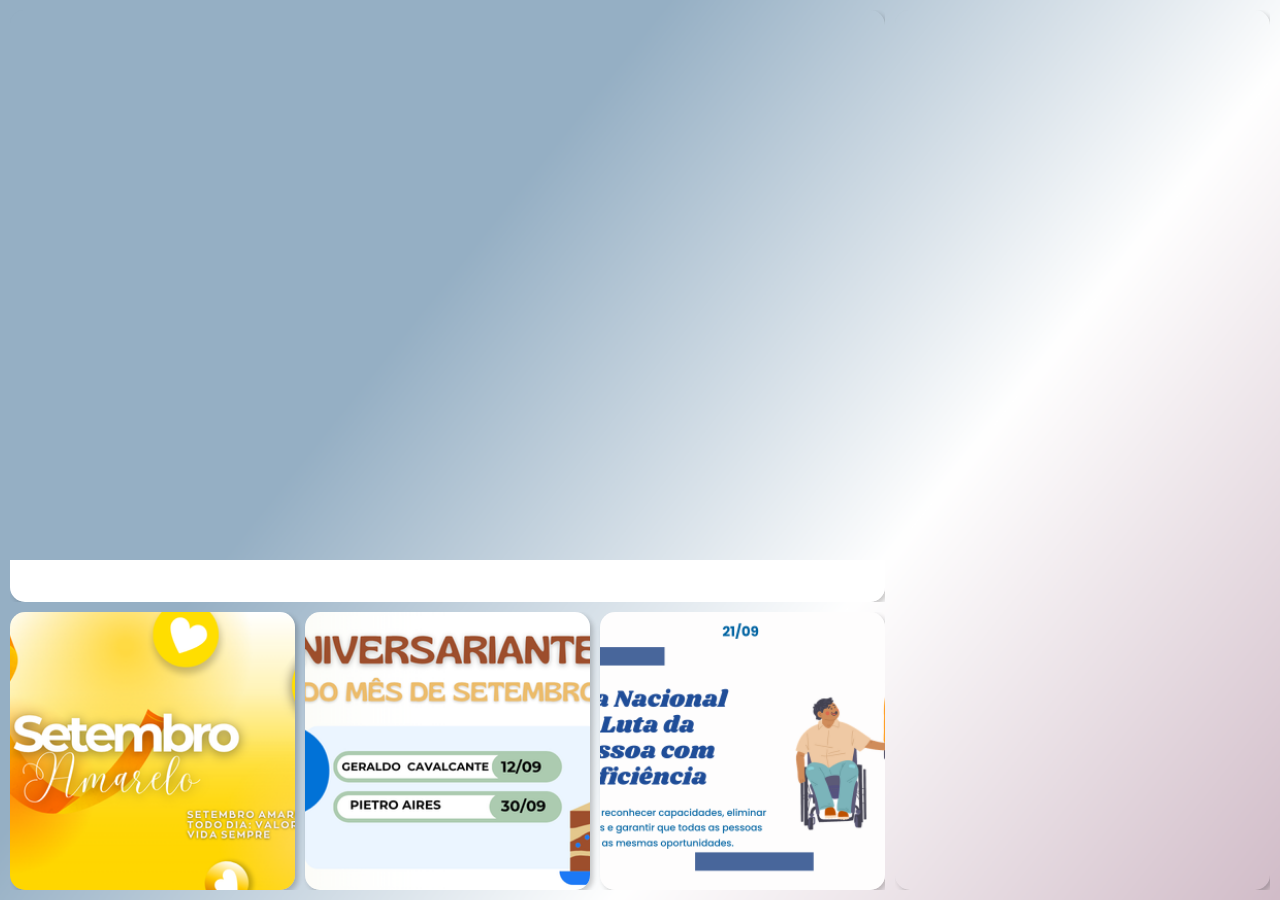
==== commit 71f0e3e6: "Atualiza layout do painel" ====
--- a/index.html
+++ b/index.html
@@ -2,194 +2,80 @@
 <html lang="pt-BR">
 
 <head>
+    <meta name="author" content="Ageu Nunes">
     <meta charset="UTF-8">
-    <meta name="author" content="Ageu Nunes">
     <meta name="viewport" content="width=device-width, initial-scale=1.0">
-
-    <!-- Atualiza automaticamente a cada 1 hora -->
     <meta http-equiv="refresh" content="3600">
 
-    <link rel="icon" href="img/logo.png">
+    <title>Team PM - Painel</title>
+    <meta name="description" content="Informações">
+
     <link rel="stylesheet" href="styles.css">
-
-    <title>Team PM - Painel</title>
-
-    <meta
-        name="description"
-        content="Painel Team PM - Projetos e Melhorias">
 </head>
 
 <body>
 
-    <div class="painel-principal">
+    <main class="painel">
 
-        <!-- ========================================= -->
         <!-- LADO ESQUERDO -->
-        <!-- ========================================= -->
-
-        <div class="containerInfo">
+        <section class="containerInfo">
 
             <!-- POWER BI -->
             <div class="containerDash">
-
-                <div class="dashboard-window">
+                <div class="window">
 
                     <iframe
-                        class="powerbi-frame"
-                        title="Team PM - Foco da Semana"
+                        class="dash"
                         src="https://app.powerbi.com/view?r=eyJrIjoiMDg1ZjJmNjMtNmEyZC00MmY2LWE0NDYtMDY1YzkyOTMwZjUzIiwidCI6ImMwZmUxZmYwLTg1YjQtNGZlNC1iYzk3LTM4ZmFkNDk1YjkxNiIsImMiOjl9&pageName=d7e7fdabbbe7e5996916"
                         frameborder="0"
                         allowfullscreen="true">
                     </iframe>
 
                 </div>
-
             </div>
 
 
-            <!-- ========================================= -->
             <!-- CARDS -->
-            <!-- ========================================= -->
-
             <div class="containerCards">
 
                 <img
                     src="img/card1.png"
                     class="card"
-                    alt="Setembro Amarelo">
+                    alt="Outubro Rosa">
 
                 <img
                     src="img/card2.png"
                     class="card"
-                    alt="Aniversariantes do mês">
+                    alt="Aniversariantes de Outubro">
 
                 <img
                     src="img/card3.png"
                     class="card"
-                    alt="Dia Nacional de Luta da Pessoa com Deficiência">
+                    alt="2 de Outubro">
 
             </div>
 
-        </div>
+        </section>
 
 
-        <!-- ========================================= -->
-        <!-- LADO DIREITO -->
-        <!-- ========================================= -->
-
-        <div class="containerSite">
+        <!-- NOTÍCIAS DA AVIAÇÃO -->
+        <aside class="containerSite">
 
             <div class="window">
 
-                <div class="painel-aviacao">
-
-                    <!-- CABEÇALHO -->
-
-                    <div class="aviacao-cabecalho">
-
-                        <span>AVIAÇÃO</span>
-
-                        <h1>Notícias da Aviação</h1>
-
-                        <p>
-                            Últimas notícias e novidades do setor aéreo.
-                        </p>
-
-                    </div>
-
-
-                    <!-- ========================================= -->
-                    <!-- NOTÍCIAS -->
-                    <!-- ========================================= -->
-
-                    <div class="lista-noticias">
-
-                        <!-- NOTÍCIA 1 -->
-
-                        <a
-                            class="noticia-aviacao"
-                            href="https://www.aeroflap.com.br/"
-                            target="_blank"
-                            rel="noopener noreferrer">
-
-                            <span>NOTÍCIA</span>
-
-                            <h3>
-                                Confira as principais notícias da aviação
-                            </h3>
-
-                            <p>
-                                Acompanhe as novidades do setor aéreo
-                                nacional e internacional.
-                            </p>
-
-                            <strong>
-                                Ver notícia →
-                            </strong>
-
-                        </a>
-
-
-                        <!-- NOTÍCIA 2 -->
-
-                        <a
-                            class="noticia-aviacao"
-                            href="https://www.aeroflap.com.br/"
-                            target="_blank"
-                            rel="noopener noreferrer">
-
-                            <span>DESTAQUE</span>
-
-                            <h3>
-                                Novidades dos aeroportos e companhias aéreas
-                            </h3>
-
-                            <p>
-                                Informações sobre aeroportos,
-                                empresas e operações.
-                            </p>
-
-                            <strong>
-                                Ver notícia →
-                            </strong>
-
-                        </a>
-
-
-                        <!-- NOTÍCIA 3 -->
-
-                        <a
-                            class="noticia-aviacao"
-                            href="https://www.aeroflap.com.br/"
-                            target="_blank"
-                            rel="noopener noreferrer">
-
-                            <span>ATUALIZAÇÃO</span>
-
-                            <h3>
-                                Acompanhe o que acontece no setor aéreo
-                            </h3>
-
-                            <p>
-                                Notícias e acontecimentos
-                                da aviação em um só lugar.
-                            </p>
-
-                            <strong>
-                                Ver notícia →
-                            </strong>
-
-                        </a>
-
-                    </div>
-
-                </div>
+                <iframe
+                    class="site"
+                    src="https://www.aeroflap.com.br/cat/noticias-da-aviacao/"
+                    frameborder="0"
+                    scrolling="no"
+                    allowfullscreen>
+                </iframe>
 
             </div>
 
-        </div>
+        </aside>
 
-    </div>
+    </main>
 
 </body>
 
--- a/styles.css
+++ b/styles.css
@@ -1,3 +1,7 @@
+/* =========================================
+   RESET
+   ========================================= */
+
 *,
 *:before,
 *:after {
@@ -9,117 +13,128 @@
     margin: 0;
     padding: 0;
     width: 100%;
-    min-height: 100%;
+    height: 100%;
+    overflow: hidden;
 }
 
 body {
     background: url("img/wallpaper.png") no-repeat center center fixed;
-    background-size: cover;
+    background-size: 100% 100%;
     font-family: Arial, sans-serif;
 }
 
 
 /* =========================================
-   PAINEL PRINCIPAL
-========================================= */
+   PAINEL COMPLETO
+   ========================================= */
 
-.painel-principal {
+.painel {
     display: flex;
-    width: 100%;
-    min-height: 100vh;
+    width: 100vw;
+    height: 100vh;
+    padding: 10px;
+    gap: 10px;
 }
 
 
 /* =========================================
    LADO ESQUERDO
-========================================= */
+   ========================================= */
 
 .containerInfo {
     width: 70%;
-    min-height: 100vh;
-    overflow: hidden;
+    height: 100%;
+    display: flex;
+    flex-direction: column;
+    gap: 10px;
 }
 
 
 /* =========================================
    POWER BI
-========================================= */
+   ========================================= */
 
 .containerDash {
     width: 100%;
-    height: 70vh;
-
+    height: 68%;
     display: flex;
     justify-content: center;
     align-items: center;
+    overflow: hidden;
+}
 
-    padding: 18px 10px 5px 20px;
+.containerDash .window {
+    position: relative;
+    width: 100%;
+    height: 100%;
+    overflow: hidden;
+
+    border-radius: 15px;
+
+    box-shadow:
+        3px 3px 5px rgba(0, 0, 0, 0.2);
 }
 
 
-/* Caixa externa do dashboard */
+/* POWER BI - TAMANHO AJUSTADO */
 
-.dashboard-window {
-    position: relative;
-
-    width: 100%;
-    height: 100%;
-
-    background: #ffffff;
-
-    border-radius: 15px;
-
-    overflow: hidden;
-
-    box-shadow:
-        3px 3px 10px rgba(0, 0, 0, .20);
-}
-
-
-/*
-   O iframe é propositalmente maior que a caixa.
-   Assim a barra inferior do Power BI fica
-   para fora da área visível.
-*/
-
-.powerbi-frame {
+.dash {
     position: absolute;
 
     top: 0;
     left: 0;
 
-    width: 100%;
-
-    height: calc(100% + 55px);
+    width: 105%;
+    height: calc(105% + 45px);
 
     border: none;
 
+    transform: scale(1.02);
+    transform-origin: top left;
+}
+
+
+/* ESCONDE A BARRA INFERIOR DO POWER BI */
+
+.containerDash .window::after {
+    content: "";
+
+    position: absolute;
+
+    left: 0;
+    right: 0;
+    bottom: 0;
+
+    height: 42px;
+
     background: #ffffff;
+
+    z-index: 10;
+
+    pointer-events: none;
 }
 
 
 /* =========================================
    CARDS
-========================================= */
+   ========================================= */
 
 .containerCards {
     width: 100%;
-    height: 30vh;
+    height: 32%;
 
     display: flex;
 
+    gap: 10px;
+
+    align-items: stretch;
     justify-content: space-between;
-    align-items: center;
 
-    gap: 15px;
-
-    padding: 10px 10px 18px 20px;
+    overflow: hidden;
 }
 
-
 .card {
-    width: calc(33.333% - 10px);
-
+    width: calc((100% - 20px) / 3);
     height: 100%;
 
     object-fit: cover;
@@ -127,241 +142,46 @@
     border-radius: 15px;
 
     box-shadow:
-        3px 3px 8px rgba(0, 0, 0, .20);
+        3px 3px 5px rgba(0, 0, 0, 0.2);
 }
 
 
 /* =========================================
-   LADO DIREITO
-========================================= */
+   NOTÍCIAS DA AVIAÇÃO
+   ========================================= */
 
 .containerSite {
     width: 30%;
+    height: 100%;
 
-    min-height: 100vh;
-
-    padding:
-        18px
-        20px
-        18px
-        10px;
+    overflow: hidden;
 }
-
 
 .containerSite .window {
     width: 100%;
-
-    min-height: calc(100vh - 36px);
+    height: 100%;
 
     overflow: hidden;
 
     border-radius: 15px;
 
     box-shadow:
-        3px 3px 10px rgba(0, 0, 0, .18);
+        3px 3px 5px rgba(0, 0, 0, 0.2);
 }
 
 
 /* =========================================
-   NOTÍCIAS
-========================================= */
+   SITE DE NOTÍCIAS
+   ========================================= */
 
-.painel-aviacao {
-    width: 100%;
+.site {
+    width: 1600px;
+    height: 500%;
 
-    min-height: calc(100vh - 36px);
+    margin-left: -1040px;
+    margin-top: -475px;
 
-    padding: 30px;
+    zoom: 1.40;
 
-    background:
-        linear-gradient(
-            135deg,
-            #ffffff,
-            #eef5fa
-        );
-
-    border-radius: 15px;
-}
-
-
-/* CABEÇALHO */
-
-.aviacao-cabecalho {
-    margin-bottom: 25px;
-}
-
-
-.aviacao-cabecalho span {
-    display: block;
-
-    font-size: 13px;
-
-    font-weight: bold;
-
-    color: #00a4d6;
-
-    letter-spacing: 1px;
-}
-
-
-.aviacao-cabecalho h1 {
-    margin: 8px 0;
-
-    font-size: 28px;
-
-    color: #17365d;
-}
-
-
-.aviacao-cabecalho p {
-    margin: 0;
-
-    color: #555;
-
-    font-size: 14px;
-
-    line-height: 1.4;
-}
-
-
-/* =========================================
-   CARDS DAS NOTÍCIAS
-========================================= */
-
-.lista-noticias {
-    display: flex;
-
-    flex-direction: column;
-
-    gap: 14px;
-}
-
-
-.noticia-aviacao {
-    display: block;
-
-    padding: 17px 18px;
-
-    background: #ffffff;
-
-    border-radius: 12px;
-
-    text-decoration: none;
-
-    box-shadow:
-        0 3px 12px rgba(0, 0, 0, .08);
-
-    transition: .2s;
-}
-
-
-.noticia-aviacao:hover {
-    transform: translateY(-2px);
-
-    box-shadow:
-        0 5px 16px rgba(0, 0, 0, .12);
-}
-
-
-.noticia-aviacao span {
-    display: block;
-
-    margin-bottom: 5px;
-
-    color: #00a4d6;
-
-    font-size: 11px;
-
-    font-weight: bold;
-}
-
-
-.noticia-aviacao h3 {
-    margin: 0 0 6px;
-
-    color: #17365d;
-
-    font-size: 16px;
-
-    line-height: 1.25;
-}
-
-
-.noticia-aviacao p {
-    margin: 0 0 7px;
-
-    color: #555;
-
-    font-size: 12px;
-
-    line-height: 1.35;
-}
-
-
-.noticia-aviacao strong {
-    color: #00a4d6;
-
-    font-size: 11px;
-}
-
-
-/* =========================================
-   RESPONSIVO
-========================================= */
-
-@media (max-width: 1000px) {
-
-    .painel-principal {
-        flex-direction: column;
-    }
-
-    .containerInfo {
-        width: 100%;
-    }
-
-    .containerSite {
-        width: 100%;
-        padding: 20px;
-    }
-
-    .containerDash {
-        height: 65vh;
-        padding: 20px;
-    }
-
-    .containerCards {
-        height: auto;
-
-        flex-wrap: wrap;
-
-        padding: 20px;
-    }
-
-    .card {
-        width: 45%;
-        height: auto;
-    }
-
-}
-
-
-@media (max-width: 650px) {
-
-    .containerDash {
-        height: 55vh;
-    }
-
-    .containerCards {
-        flex-direction: column;
-    }
-
-    .card {
-        width: 95%;
-        height: auto;
-    }
-
-    .painel-aviacao {
-        padding: 20px;
-    }
-
+    border: none;
 }
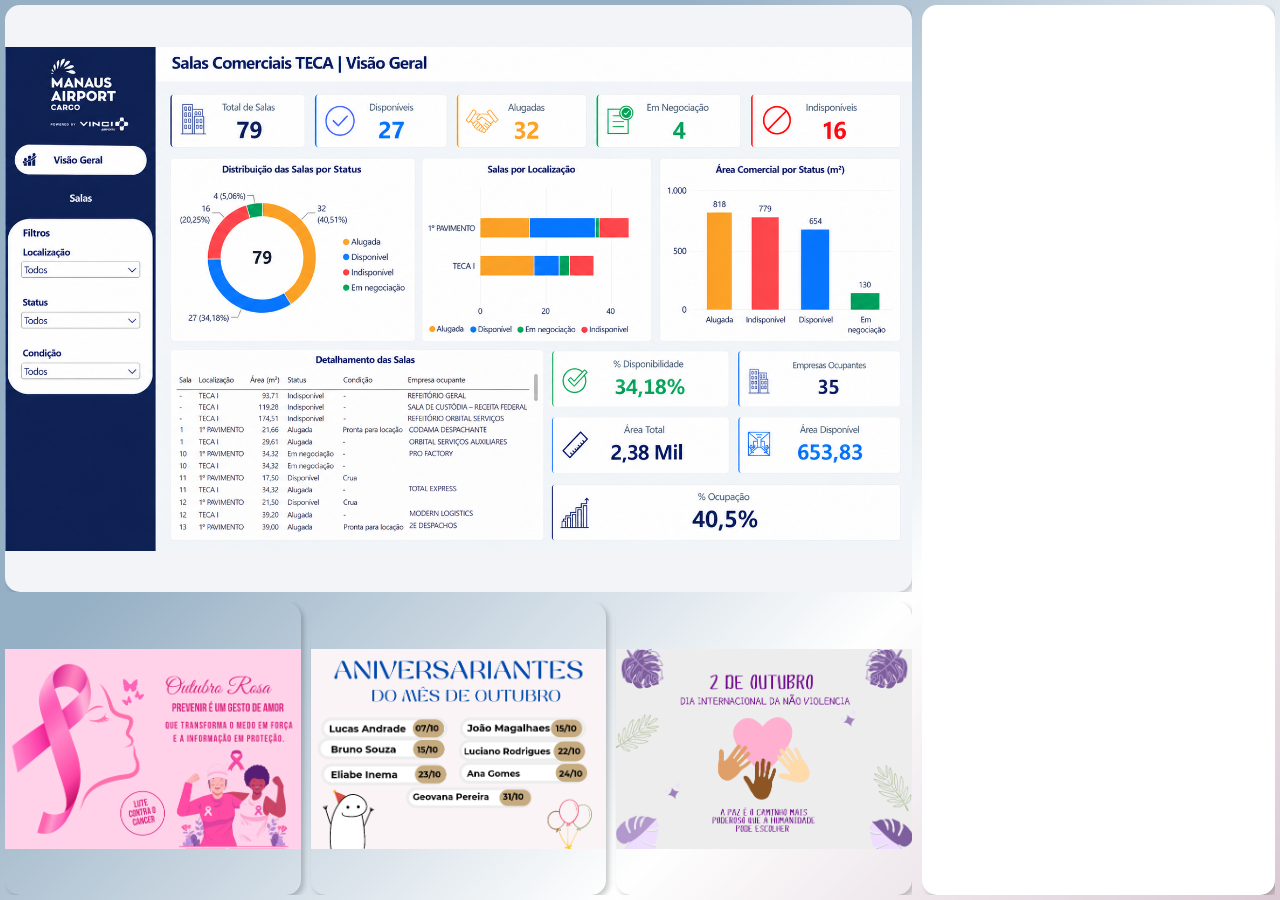
==== commit 7675069d: "Atualiza dashboard e ajusta painel da TV" ====
--- a/index.html
+++ b/index.html
@@ -1,16 +1,20 @@
+
 <!DOCTYPE html>
 <html lang="pt-BR">
 
 <head>
-    <meta name="author" content="Ageu Nunes">
     <meta charset="UTF-8">
-    <meta name="viewport" content="width=device-width, initial-scale=1.0">
+
+    <meta name="viewport"
+          content="width=device-width, initial-scale=1.0">
+
     <meta http-equiv="refresh" content="3600">
 
-    <title>Team PM - Painel</title>
-    <meta name="description" content="Informações">
+    <link rel="icon" href="img/logo.png">
 
     <link rel="stylesheet" href="styles.css">
+
+    <title>Team PM - Painel</title>
 </head>
 
 <body>
@@ -20,38 +24,42 @@
         <!-- LADO ESQUERDO -->
         <section class="containerInfo">
 
-            <!-- POWER BI -->
+            <!-- DASHBOARD COMO IMAGEM -->
             <div class="containerDash">
+
                 <div class="window">
 
-                    <iframe
+                    <img
                         class="dash"
-                        src="https://app.powerbi.com/view?r=eyJrIjoiMDg1ZjJmNjMtNmEyZC00MmY2LWE0NDYtMDY1YzkyOTMwZjUzIiwidCI6ImMwZmUxZmYwLTg1YjQtNGZlNC1iYzk3LTM4ZmFkNDk1YjkxNiIsImMiOjl9&pageName=d7e7fdabbbe7e5996916"
-                        frameborder="0"
-                        allowfullscreen="true">
-                    </iframe>
+                        src="img/dashboard.png"
+                        alt="Dashboard de Salas Comerciais TECA"
+                    >
 
                 </div>
+
             </div>
 
 
-            <!-- CARDS -->
+            <!-- CARDS DE OUTUBRO -->
             <div class="containerCards">
 
                 <img
                     src="img/card1.png"
                     class="card"
-                    alt="Outubro Rosa">
+                    alt="Outubro Rosa"
+                >
 
                 <img
                     src="img/card2.png"
                     class="card"
-                    alt="Aniversariantes de Outubro">
+                    alt="Aniversariantes de Outubro"
+                >
 
                 <img
                     src="img/card3.png"
                     class="card"
-                    alt="2 de Outubro">
+                    alt="Dia Internacional da Não Violência"
+                >
 
             </div>
 
@@ -66,10 +74,10 @@
                 <iframe
                     class="site"
                     src="https://www.aeroflap.com.br/cat/noticias-da-aviacao/"
+                    title="Notícias da Aviação"
+                    scrolling="no"
                     frameborder="0"
-                    scrolling="no"
-                    allowfullscreen>
-                </iframe>
+                ></iframe>
 
             </div>
 
@@ -79,4 +87,4 @@
 
 </body>
 
-</html>+</html>
--- a/styles.css
+++ b/styles.css
@@ -1,10 +1,11 @@
-/* =========================================
-   RESET
-   ========================================= */
+
+/* ============================= */
+/* RESET */
+/* ============================= */
 
 *,
-*:before,
-*:after {
+*::before,
+*::after {
     box-sizing: border-box;
 }
 
@@ -19,116 +20,99 @@
 
 body {
     background: url("img/wallpaper.png") no-repeat center center fixed;
-    background-size: 100% 100%;
+    background-size: cover;
     font-family: Arial, sans-serif;
 }
 
-
-/* =========================================
-   PAINEL COMPLETO
-   ========================================= */
+/* ============================= */
+/* PAINEL PRINCIPAL */
+/* ============================= */
 
 .painel {
-    display: flex;
     width: 100vw;
     height: 100vh;
-    padding: 10px;
+
+    display: flex;
     gap: 10px;
-}
-
-
-/* =========================================
-   LADO ESQUERDO
-   ========================================= */
+    padding: 5px;
+
+    overflow: hidden;
+}
+
+/* ============================= */
+/* LADO ESQUERDO */
+/* ============================= */
 
 .containerInfo {
-    width: 70%;
-    height: 100%;
+    width: 72%;
+    height: 100%;
+
     display: flex;
     flex-direction: column;
     gap: 10px;
-}
-
-
-/* =========================================
-   POWER BI
-   ========================================= */
+
+    min-width: 0;
+    overflow: hidden;
+}
+
+/* ============================= */
+/* DASHBOARD */
+/* ============================= */
 
 .containerDash {
     width: 100%;
-    height: 68%;
+    height: 66%;
+
+    flex-shrink: 0;
+
     display: flex;
     justify-content: center;
     align-items: center;
+
     overflow: hidden;
 }
 
 .containerDash .window {
+    width: 100%;
+    height: 100%;
+
     position: relative;
-    width: 100%;
-    height: 100%;
     overflow: hidden;
 
     border-radius: 15px;
-
-    box-shadow:
-        3px 3px 5px rgba(0, 0, 0, 0.2);
-}
-
-
-/* POWER BI - TAMANHO AJUSTADO */
+    background: #f3f4f8;
+
+    box-shadow: 3px 3px 5px rgba(0, 0, 0, 0.20);
+}
+
+/* IMAGEM DO DASHBOARD */
 
 .dash {
-    position: absolute;
-
-    top: 0;
-    left: 0;
-
-    width: 105%;
-    height: calc(105% + 45px);
-
-    border: none;
-
-    transform: scale(1.02);
-    transform-origin: top left;
-}
-
-
-/* ESCONDE A BARRA INFERIOR DO POWER BI */
-
-.containerDash .window::after {
-    content: "";
-
-    position: absolute;
-
-    left: 0;
-    right: 0;
-    bottom: 0;
-
-    height: 42px;
-
-    background: #ffffff;
-
-    z-index: 10;
-
-    pointer-events: none;
-}
-
-
-/* =========================================
-   CARDS
-   ========================================= */
+    display: block;
+
+    width: 100%;
+    height: 100%;
+
+    object-fit: contain;
+    object-position: center;
+
+    border: 0;
+    margin: 0;
+}
+
+/* ============================= */
+/* CARDS */
+/* ============================= */
 
 .containerCards {
     width: 100%;
-    height: 32%;
-
-    display: flex;
-
+    height: calc(34% - 10px);
+
+    display: flex;
     gap: 10px;
 
+    justify-content: space-between;
     align-items: stretch;
-    justify-content: space-between;
 
     overflow: hidden;
 }
@@ -137,23 +121,25 @@
     width: calc((100% - 20px) / 3);
     height: 100%;
 
-    object-fit: cover;
+    min-width: 0;
+
+    object-fit: contain;
+    object-position: center;
 
     border-radius: 15px;
 
-    box-shadow:
-        3px 3px 5px rgba(0, 0, 0, 0.2);
-}
-
-
-/* =========================================
-   NOTÍCIAS DA AVIAÇÃO
-   ========================================= */
+    box-shadow: 3px 3px 5px rgba(0, 0, 0, 0.20);
+}
+
+/* ============================= */
+/* NOTÍCIAS DA AVIAÇÃO */
+/* ============================= */
 
 .containerSite {
-    width: 30%;
-    height: 100%;
-
+    width: 28%;
+    height: 100%;
+
+    min-width: 0;
     overflow: hidden;
 }
 
@@ -161,27 +147,57 @@
     width: 100%;
     height: 100%;
 
+    position: relative;
     overflow: hidden;
 
     border-radius: 15px;
-
-    box-shadow:
-        3px 3px 5px rgba(0, 0, 0, 0.2);
-}
-
-
-/* =========================================
-   SITE DE NOTÍCIAS
-   ========================================= */
+    background: white;
+
+    box-shadow: 3px 3px 5px rgba(0, 0, 0, 0.20);
+}
+
+/* ENQUADRAMENTO DAS NOTÍCIAS */
 
 .site {
+    display: block;
+
     width: 1600px;
     height: 500%;
 
+    border: 0;
+
     margin-left: -1040px;
-    margin-top: -475px;
-
-    zoom: 1.40;
-
-    border: none;
-}+    margin-top: -400px;
+
+    zoom: 1.20;
+}
+
+/* ============================= */
+/* RESPONSIVIDADE */
+/* ============================= */
+
+@media (max-width: 1000px) {
+
+    .painel {
+        gap: 6px;
+        padding: 5px;
+    }
+
+    .containerInfo {
+        width: 72%;
+        gap: 6px;
+    }
+
+    .containerSite {
+        width: 28%;
+    }
+
+    .containerCards {
+        gap: 6px;
+        height: calc(34% - 6px);
+    }
+
+    .card {
+        width: calc((100% - 12px) / 3);
+    }
+}
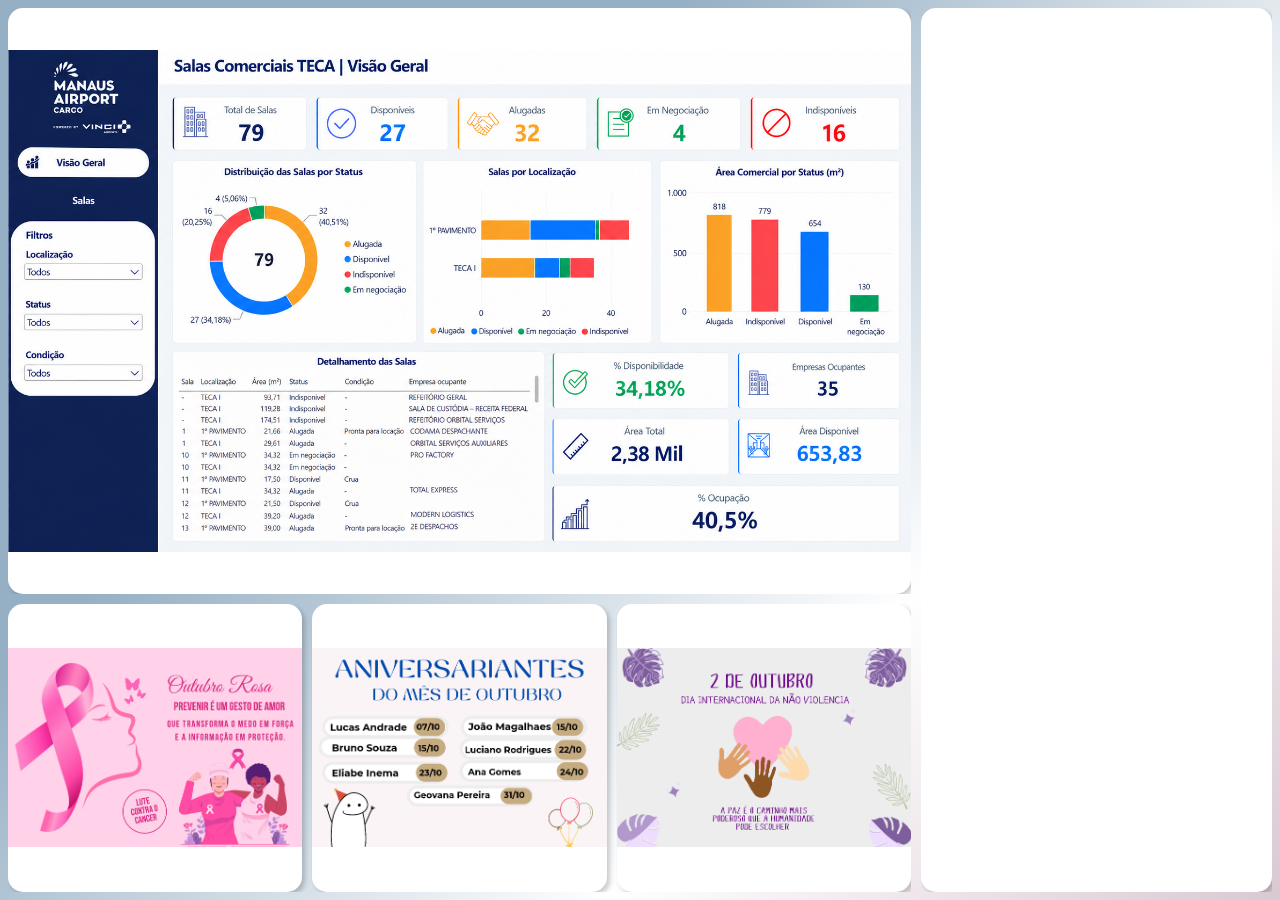
==== commit 5eeb3a02: "Atualiza dashboard e ajusta painel da TV" ====
--- a/index.html
+++ b/index.html
@@ -39,7 +39,6 @@
 
             </div>
 
-
             <!-- CARDS DE OUTUBRO -->
             <div class="containerCards">
 
@@ -65,7 +64,6 @@
 
         </section>
 
-
         <!-- NOTÍCIAS DA AVIAÇÃO -->
         <aside class="containerSite">
 
--- a/styles.css
+++ b/styles.css
@@ -1,6 +1,6 @@
 
 /* ============================= */
-/* RESET */
+/* CONFIGURAÇÕES GERAIS */
 /* ============================= */
 
 *,
@@ -19,7 +19,9 @@
 }
 
 body {
-    background: url("img/wallpaper.png") no-repeat center center fixed;
+    background: url("img/wallpaper.png")
+        no-repeat center center fixed;
+
     background-size: cover;
     font-family: Arial, sans-serif;
 }
@@ -29,14 +31,11 @@
 /* ============================= */
 
 .painel {
-    width: 100vw;
+    width: 100%;
     height: 100vh;
-
     display: flex;
     gap: 10px;
-    padding: 5px;
-
-    overflow: hidden;
+    padding: 8px;
 }
 
 /* ============================= */
@@ -45,25 +44,24 @@
 
 .containerInfo {
     width: 72%;
+    min-width: 0;
     height: 100%;
 
     display: flex;
     flex-direction: column;
+
     gap: 10px;
-
-    min-width: 0;
-    overflow: hidden;
-}
-
-/* ============================= */
-/* DASHBOARD */
+    overflow: hidden;
+}
+
+/* ============================= */
+/* DASHBOARD COMO IMAGEM */
 /* ============================= */
 
 .containerDash {
     width: 100%;
-    height: 66%;
-
-    flex-shrink: 0;
+    height: 67%;
+    min-height: 0;
 
     display: flex;
     justify-content: center;
@@ -80,15 +78,18 @@
     overflow: hidden;
 
     border-radius: 15px;
-    background: #f3f4f8;
-
-    box-shadow: 3px 3px 5px rgba(0, 0, 0, 0.20);
-}
-
-/* IMAGEM DO DASHBOARD */
+    background: #ffffff;
+
+    box-shadow:
+        3px 3px 5px rgba(0, 0, 0, 0.20);
+}
 
 .dash {
     display: block;
+    position: absolute;
+
+    top: 0;
+    left: 0;
 
     width: 100%;
     height: 100%;
@@ -96,17 +97,19 @@
     object-fit: contain;
     object-position: center;
 
+    margin: 0;
+    padding: 0;
     border: 0;
-    margin: 0;
-}
-
-/* ============================= */
-/* CARDS */
+}
+
+/* ============================= */
+/* CARDS DE OUTUBRO */
 /* ============================= */
 
 .containerCards {
     width: 100%;
-    height: calc(34% - 10px);
+    height: 33%;
+    min-height: 0;
 
     display: flex;
     gap: 10px;
@@ -121,14 +124,14 @@
     width: calc((100% - 20px) / 3);
     height: 100%;
 
-    min-width: 0;
-
     object-fit: contain;
     object-position: center;
 
+    background: #ffffff;
     border-radius: 15px;
 
-    box-shadow: 3px 3px 5px rgba(0, 0, 0, 0.20);
+    box-shadow:
+        3px 3px 5px rgba(0, 0, 0, 0.20);
 }
 
 /* ============================= */
@@ -137,9 +140,8 @@
 
 .containerSite {
     width: 28%;
-    height: 100%;
-
     min-width: 0;
+    height: 100%;
     overflow: hidden;
 }
 
@@ -153,23 +155,30 @@
     border-radius: 15px;
     background: white;
 
-    box-shadow: 3px 3px 5px rgba(0, 0, 0, 0.20);
-}
-
-/* ENQUADRAMENTO DAS NOTÍCIAS */
+    box-shadow:
+        3px 3px 5px rgba(0, 0, 0, 0.20);
+}
+
+/* ============================= */
+/* VEJA MAIS - CONFIGURAÇÃO TV */
+/* ============================= */
 
 .site {
     display: block;
+    position: absolute;
 
     width: 1600px;
-    height: 500%;
-
+    height: 1800px;
+
+    top: -390px;
+    left: -1350px;
+
+    margin: 0;
+    padding: 0;
     border: 0;
 
-    margin-left: -1040px;
-    margin-top: -400px;
-
-    zoom: 1.20;
+    transform: scale(1.25);
+    transform-origin: top left;
 }
 
 /* ============================= */
@@ -185,7 +194,6 @@
 
     .containerInfo {
         width: 72%;
-        gap: 6px;
     }
 
     .containerSite {
@@ -194,7 +202,6 @@
 
     .containerCards {
         gap: 6px;
-        height: calc(34% - 6px);
     }
 
     .card {
